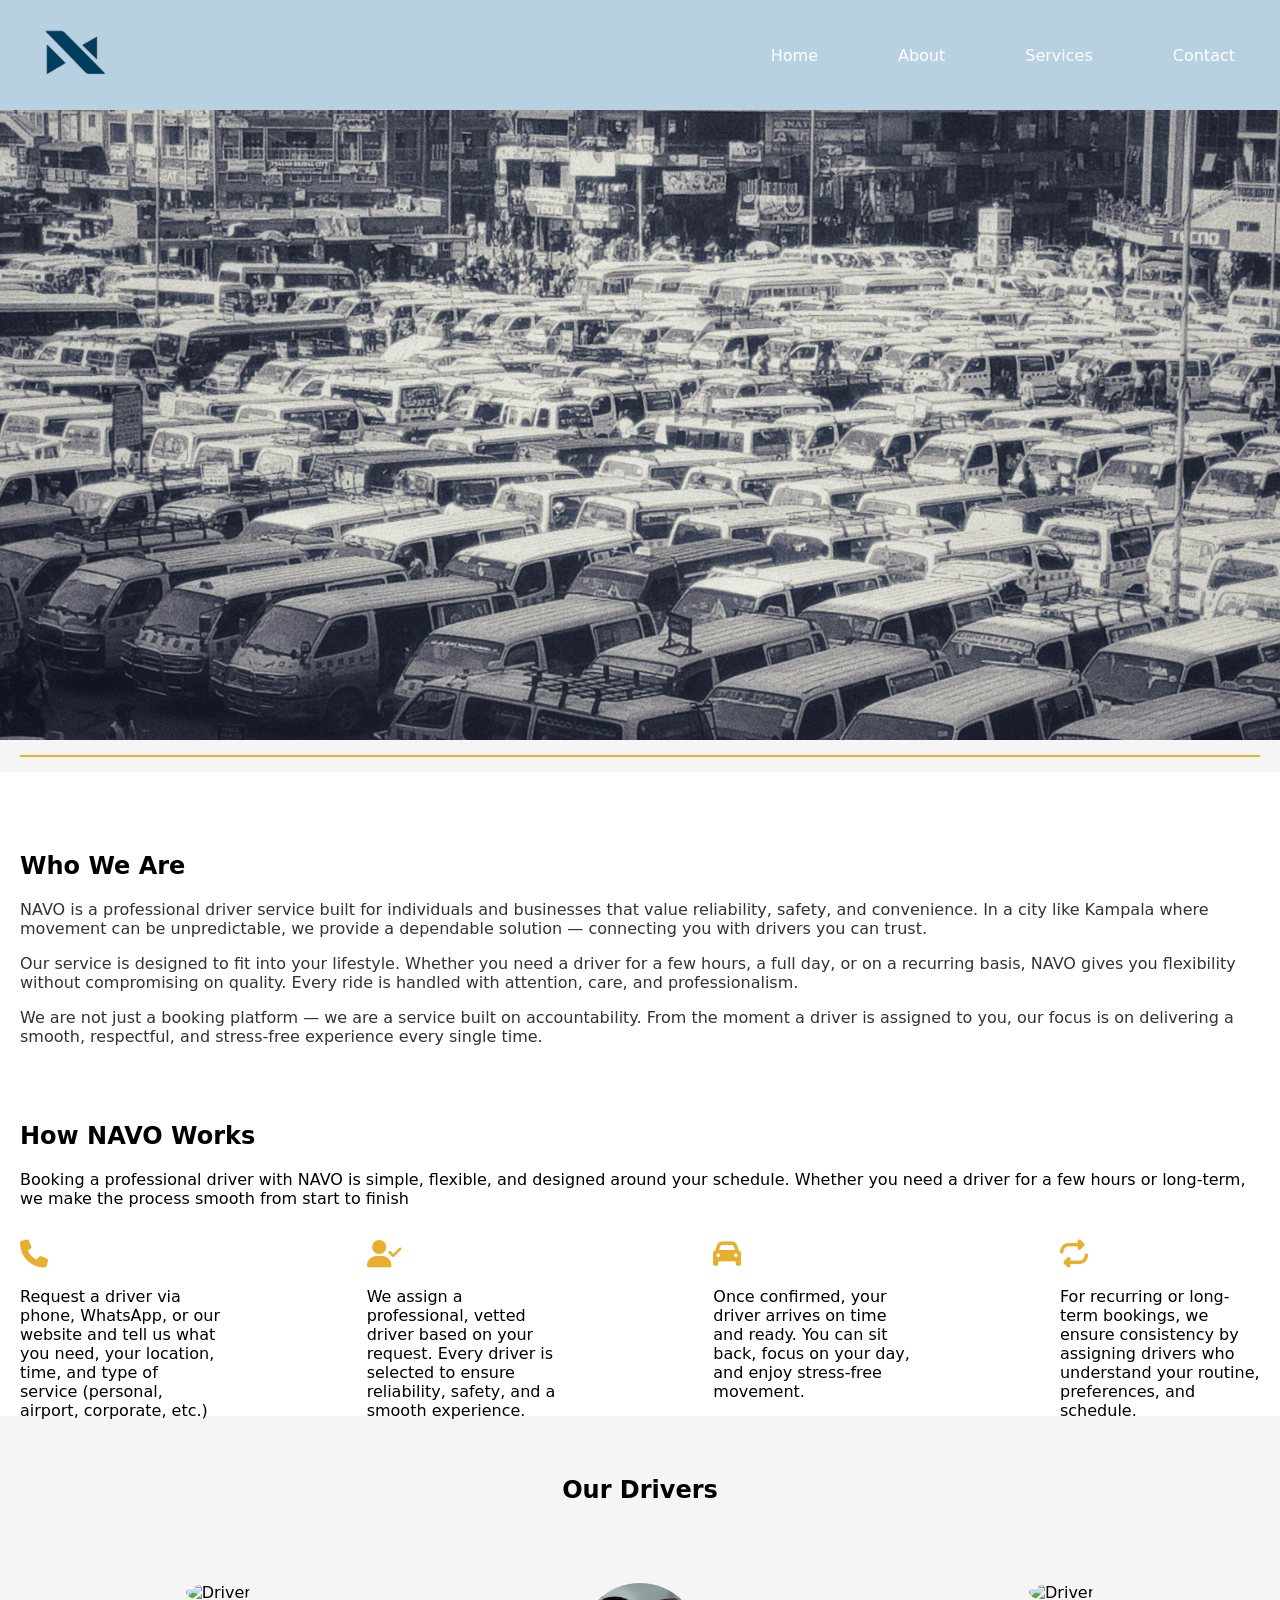
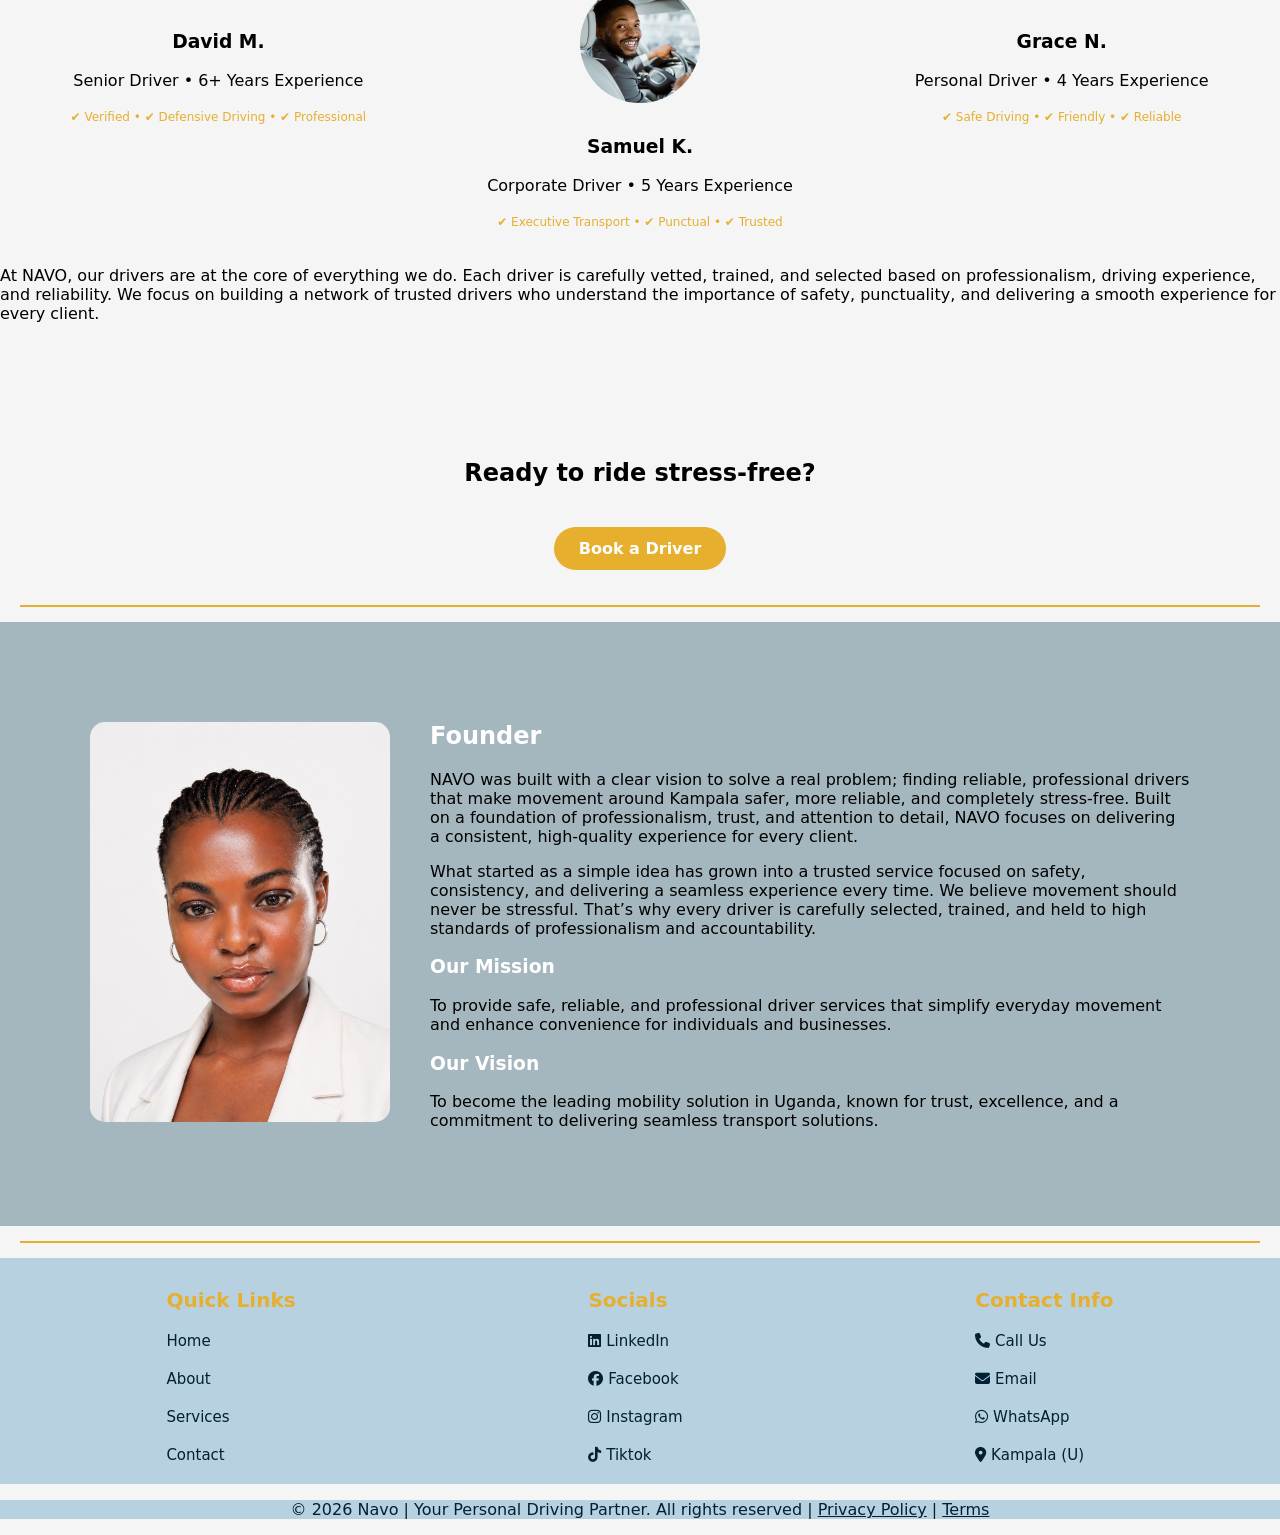
==== about.html @ b7460301 "logo and footer" ====
<!DOCTYPE html>
<html lang="en">

<head>
    <meta charset="UTF-8">
    <meta name="viewport" content="width=device-width, initial-scale=1.0">

    <title>About NAVO | Trusted Drivers in Kampala</title>

    <!-- SEO -->
    <meta name="description"
        content="Learn about NAVO, a trusted driver service in Kampala providing professional, vetted drivers for safe and reliable travel across Uganda.">

    <meta name="keywords"
        content="about NAVO, trusted drivers Kampala, professional drivers Uganda, driver service Kampala">

    <meta name="author" content="NAVO Uganda">

    <meta property="og:title" content="About NAVO | Professional Drivers Kampala">
    <meta property="og:description"
        content="Discover how NAVO connects you with trusted, professional drivers in Kampala.">
    <meta property="og:url" content="https://hadyjer.github.io/Navo/about.html">

    <meta name="twitter:title" content="About NAVO Kampala">
    <meta name="twitter:description" content="Meet the team behind NAVO's trusted driver services in Kampala.">
    <!-- FAVICON -->
    <link rel="icon" href="images/favicon.png">

    <link rel="stylesheet" href="about.css">
    <link href="https://fonts.googleapis.com/css2?family=Poppins:wght@300;400;600&display=swap" rel="stylesheet">
    <link rel="stylesheet" href="https://cdnjs.cloudflare.com/ajax/libs/font-awesome/6.5.0/css/all.min.css">

    <script type="application/ld+json">
{
  "@context": "https://schema.org",
  "@type": "LocalBusiness",
  "name": "NAVO Driver Services",
  "image": "https://hadyjer.github.io/Navo/images/preview.jpg",
  "url": "https://hadyjer.github.io/Navo/",
  "telephone": "+256753492143",
  "address": {
    "@type": "PostalAddress",
    "addressLocality": "Kampala",
    "addressCountry": "UG"
  },
  "areaServed": {
    "@type": "Place",
    "name": "Kampala"
  },
  "serviceType": "Driver and Chauffeur Services",
  "priceRange": "$$",
  "sameAs": [
    "https://linkedin.com/in/nakiddehadijah",
    "https://facebook.com/hadyjer",
    "https://instagram.com/hady_jer",
    "https://tiktok.com/@hady_jer"
  ]
}
</script>
</head>

<body>

    <!-- NAVBAR -->
    <header>
        <div class="logo-text">
            <a href="index.html"><img src="images/navologo.png" alt="Navo" class="logo"></a>
        </div>

        <!-- HAMBURGER -->
        <div class="menu-toggle">
            <span></span>
            <span></span>
            <span></span>
        </div>
        <nav>
            <!-- Menu -->
            <ul class="nav-links">
                <li><a href="index.html">Home</a></li>
                <li><a href="about.html">About</a></li>
                <li><a href="services.html">Services</a></li>
                <li><a href="contact.html">Contact</a></li>
            </ul>
        </nav>
    </header>


    <!-- HERO -->
    <section class="about-hero">

        <div class="hero-container">

            <!-- TEXT -->
            <div class="hero-text fade-in">
                <h1></h1>
            </div>

        </div>

    </section>

    <hr style="border: 1px solid #e6af2e; margin: 15px 20px;">
    <section class="container">
        <section class="about-story fade-in">
            <h2>Who We Are</h2>

            <p>
                NAVO is a professional driver service built for individuals and businesses that value
                reliability, safety, and convenience. In a city like Kampala where movement can be
                unpredictable, we provide a dependable solution — connecting you with drivers you can trust.
            </p>

            <p>
                Our service is designed to fit into your lifestyle. Whether you need a driver for a few hours,
                a full day, or on a recurring basis, NAVO gives you flexibility without compromising on quality.
                Every ride is handled with attention, care, and professionalism.
            </p>

            <p>
                We are not just a booking platform — we are a service built on accountability.
                From the moment a driver is assigned to you, our focus is on delivering a smooth,
                respectful, and stress-free experience every single time.
            </p>
        </section>

        <section class="how-it-works fade-in">

            <h2>How NAVO Works</h2>
            <p>
                Booking a professional driver with NAVO is simple, flexible, and designed around your schedule. Whether
                you need a driver for a few hours or long-term, we make the process smooth from start to finish
            </p>

            <div class="steps">

                <div class="step">
                    <div class="icon">
                        <i class="fas fa-phone"></i>
                    </div>
                    <p>Request a driver via phone, WhatsApp, or our website and tell us what you need, your location,
                        time, and type of service (personal, airport, corporate, etc.)
                    </p>
                </div>

                <div class="step">
                    <div class="icon">
                        <i class="fas fa-user-check"></i>
                    </div>
                    <p>We assign a professional, vetted driver based on your request. Every driver is selected to ensure
                        reliability, safety, and a smooth experience.
                    </p>
                </div>

                <div class="step">
                    <div class="icon">
                        <i class="fas fa-car"></i>
                    </div>
                    <p>Once confirmed, your driver arrives on time and ready. You can sit back, focus on your day, and
                        enjoy stress-free movement.
                    </p>
                </div>

                <div class="step">
                    <div class="icon">
                        <i class="fas fa-repeat"></i>
                    </div>
                    <p>For recurring or long-term bookings, we ensure consistency by assigning drivers who understand
                        your routine, preferences, and schedule.
                    </p>
                </div>
            </div>

        </section>
    </section>



    <!-- DRIVER HIGHLIGHT -->
    <section class="driver-highlight">

        <h2 class="fade-in">Our Drivers</h2>

        <div class="driver-grid">

            <div class="driver-card fade-in">
                <img src="images/driver (5).jpg" alt="Driver">
                <h3>David M.</h3>
                <p>Senior Driver • 6+ Years Experience</p>
                <span>✔ Verified • ✔ Defensive Driving • ✔ Professional</span>
            </div>

            <div class="driver-card fade-in">
                <img src="images/driver.avif" alt="Driver">
                <h3>Samuel K.</h3>
                <p>Corporate Driver • 5 Years Experience</p>
                <span>✔ Executive Transport • ✔ Punctual • ✔ Trusted</span>
            </div>

            <div class="driver-card fade-in">
                <img src="images/driver (2).jpg" alt="Driver">
                <h3>Grace N.</h3>
                <p>Personal Driver • 4 Years Experience</p>
                <span>✔ Safe Driving • ✔ Friendly • ✔ Reliable</span>
            </div>

        </div>

        <p style="text-align: left;">
            At NAVO, our drivers are at the core of everything we do. Each driver is carefully vetted, trained, and
            selected based on professionalism, driving experience, and reliability.
            We focus on building a network of trusted drivers who understand the importance of safety, punctuality, and
            delivering a smooth experience for every client.
        </p>

    </section>

    <!-- CTA -->
    <section class="about-cta fade-in">
        <h2>Ready to ride stress-free?</h2>
        <a href="contact.html">Book a Driver</a>
    </section>


    <hr style="border: 1px solid #e6af2e; margin: 15px 20px;">

    <!-- ================= FOUNDER ================= -->

    <section class="founder-section">

        <div class="founder-container">

            <div class="founder-image">
                <img src="images/founder (1).png" alt="Founder">
            </div>


            <div class="founder-text">
                <h2>Founder</h2>

                <p style="color: black;">
                    NAVO was built with a clear vision to solve a real problem; finding reliable, professional drivers
                    that make movement around Kampala
                    safer, more reliable, and completely stress-free. Built on a foundation
                    of professionalism, trust, and attention to detail, NAVO focuses on
                    delivering a consistent, high-quality experience for every client.
                </p>

                <p style="color: black;">
                    What started as a simple idea has grown into a trusted service focused on safety, consistency,
                    and delivering a seamless experience every time.
                    We believe movement should never be stressful. That’s why every driver is carefully selected,
                    trained, and held to high standards of professionalism and accountability.
                </p>

                <h3>Our Mission</h3>
                <p style="color: black;">
                    To provide safe, reliable, and professional driver services that simplify
                    everyday movement and enhance convenience for individuals and businesses.
                </p>

                <h3>Our Vision</h3>
                <p style="color: black;">
                    To become the leading mobility solution in Uganda, known for trust,
                    excellence, and a commitment to delivering seamless transport solutions.
                </p>

            </div>
        </div>
    </section>

    <hr style="border: 1px solid #e6af2e; margin: 15px 20px;">

    <footer class="footer">

        <div class="footer-info">
            <b style="color: #e6af2e;">Quick Links</b>
            <a href="index.html">Home</a>
            <a href="about.html">About</a>
            <a href="services.html">Services</a>
            <a href="contact.html">Contact</a>
        </div>

        <div class="footer-info">
            <b style="color: #e6af2e;">Socials</b>
            <a href="https://linkedin.com/in/nakiddehadijah" target="_blank"><i class="fab fa-linkedin"></i>
                LinkedIn</a>
            <a href="https://facebook.com/hadyjer" target="_blank"><i class="fa-brands fa-facebook"></i> Facebook</a>
            <a href="https://instagram.com/hady_jer" target="_blank"><i class="fab fa-instagram"></i> Instagram</a>
            <a href="https://tiktok.com/@hady_jer" target="_blank"><i class="fab fa-tiktok"></i> Tiktok</a>
        </div>

        <div class="footer-info">
            <b style="color: #e6af2e;">Contact Info</b>
            <a href="tel:+256753492143" target="_blank" class="phone"><i class="fas fa-phone"></i> Call Us</a>
            <a href="mailto:nakiddehadijah345@gmail.com" target="_blank" class="email"><i class="fas fa-envelope"></i>
                Email</a>
            <a href="https://wa.me/256753492143" target="_blank" class="whatsapp"><i class="fab fa-whatsapp"></i>
                WhatsApp</a>
            <a href="https://www.google.com/maps?q=Kampala+Uganda" target="_blank"><i
                    class="fa-solid fa-location-dot"></i> Kampala (U)</a>
        </div>

    </footer>

    <div class="note">
        <p style="text-align: center;">© 2026 Navo | Your Personal Driving Partner. All rights reserved |
            <a href="#">Privacy Policy</a> |
            <a href="#">Terms</a>
        </p>
    </div>





    <script src="about.js">
        // FADE IN ON SCROLL
        const elements = document.querySelectorAll(".fade-in");

        const observer = new IntersectionObserver(entries => {
            entries.forEach(entry => {
                if (entry.isIntersecting) {
                    entry.target.classList.add("show");
                }
            });
        });

        elements.forEach(el => observer.observe(el));

    </script>


    <script>
        document.addEventListener("DOMContentLoaded", function () {
            const menuToggle = document.querySelector(".menu-toggle");
            const navLinks = document.querySelector(".nav-links");

            menuToggle.addEventListener("click", () => {
                navLinks.classList.toggle("active");
            });
        });
    </script>

</body>

</html>
---- about.css ----
body {
     margin: 0;
     font-family: system-ui, sans-serif;
     background-color: whitesmoke;
     color: black;
 }

/* NAV */
header {
     background: #b8d1e1;
     color: white;
     padding: 5px 20px;
     display: flex;
     justify-content: space-between;
     align-items: center;
 }

 header h2 {
     margin: 0;
 }

 .nav-links {
     gap: 30px;
     list-style: none;
 }

 .nav-links a {
     color: white;
     text-decoration: none;
     font-weight: 500;
 }

 /* Hide Hamburger on desktop */
 .menu-toggle {
     display: none;
     flex-direction: column;
     cursor: pointer;
     margin-left: auto;
 }

 .menu-toggle span {
     height: 3px;
     width: 25px;
     background: #022033;
     margin: 4px 0;
     display: block;
 }

 nav ul {
     display: flex;
     gap: 80px;
 }

 nav a {
     color: white;
     text-decoration: none;
     margin: 15px;
     font-weight: bold;
 }

 nav a:hover {
     color: #e6af2e;
 }

/* Logo size */
 .logo {
     height: 100px;
     width: 100px;
     vertical-align: middle;
     object-fit: cover;
     object-position: top;
 }

 /* Logo responsiveness */
 .logo:hover {
     opacity: 0.8;
     cursor: pointer;
 }

 ul {
     list-style: none;
     padding: 0;
 }

 ul li {
     padding: 8px 10px;
     text-align: left;
 }

/* HERO */
.about-hero {
    min-height: 70vh;
    display: flex;
    align-items: center;
    justify-content: center;

    background: url(images/kampala\ \(3\).jpg);
    background-position: center;
     background-size: cover;
     background-repeat: no-repeat;
    background-size: 100%;
    animation: gradientMove 10s ease infinite;
}

.hero-container {
    display: flex;
    align-items: center;
    justify-content: space-between;
    gap: 40px;
    padding: 0 60px;
    width: 100%;
    max-width: 1100px;
}



/* TEXT */
.hero-text h1 {
    font-size: 3rem;
}

.hero-text p {
    opacity: 0.7;
    margin-top: 10px;
    color: white;
}



/* STORY */
.container{
    background-color: #ffffff;
}
.about-story {
    padding: 20px 20px;
    max-width: 1500px;
    margin: auto;
    text-align: left;
}

.about-story p {
    opacity: 0.8;
    margin-top: 15px;
}

/* How it works */
.how-it-works {
    padding: 20px 20px;
    text-align: left;
}

.steps {
    display: flex;
    justify-content: space-between;
    gap: 30px;
    margin-top: 30px;
    flex-wrap: wrap;
}

.step {
    max-width: 200px;
}


.step .icon{
    font-size: 28px;
    color: #e6af2e;
    margin-bottom: 10px;
    transition: 0.3s ease;
}

.step:hover .icon{
    transform: translate(10px);
    color: #a4b7be;
}

/* DRIVER */
.driver-highlight{
    text-align: center;
}

.driver-grid {
    display: grid;
    grid-template-columns: repeat(3, 1fr);
    gap: 25px;
    padding: 40px 20px;
}

.driver-card {
    text-align: center;
    padding: 20px;
    transition: 0.3s;
}

.driver-card:hover {
    transform: translateY(-8px);
}

.driver-card img {
    width: 120px;
    height: 120px;
    border-radius: 50%;
    object-fit: cover;
    margin-bottom: 10px;
}

.driver-card span {
    font-size: 12px;
    color: #e6af2e;
}

/* CTA */
.about-cta {
    text-align: center;
    padding: 60px 20px;
}

.about-cta a {
    display: inline-block;
    margin-top: 20px;
    padding: 12px 25px;
    background: #e6af2e;
    color: white;
    font-weight: bold;
    text-decoration: none;
    border-radius: 25px;
}

.about-cta a:hover{
    background-color: #a4b7be;
}
/* FADE IN */
.fade-in {
   
    transform: translateY(40px);
    transition: all 0.8s ease;
}

.fade-in.show {
    opacity: 1;
    transform: translateY(0);
}


/* FOUNDER */
.founder-section {
  padding: 80px 20px;
  background: #a4b7be;
  color: white;
}

.founder-container {
  display: flex;
  gap: 40px;
  align-items: center;
  max-width: 1100px;
  margin: auto;
}

.founder-image img {
  width: 300px;
  border-radius: 15px;
}


 /* footer tag */
 footer {
     background-color: #b8d1e1;
     padding: 20px;
     display: flex;
     justify-content: space-around;
 }


 .footer-info {
     margin-top: 10px;
     display: flex;
     flex-direction: column;
     justify-content: center;
     gap: 20px;
     flex-wrap: wrap;
     font-size: 20px;
 }



 .footer-info a {
     transition: 0.3s ease;
     text-decoration: none;
     color: #022033;
     font-size: 15px;
 }

 .footer-info a:hover {
     color: #e6af2e;
 }

 .note {
     background-color: #b8d1e1;
     color: #022033;
 }

 a {
     color: #022033;
 }


/* MOBILE */
@media(max-width: 768px){
     header {
         justify-content: space-between;
     }

    
    .stats {
        flex-direction: column;
        gap: 20px;
        text-align: center;
    }

    .driver-highlight {
        flex-direction: column;
    }
    .driver-grid {
        grid-template-columns: 1fr;
    }
    .hero-container {
        flex-direction: column;
        text-align: center;
        padding: 40px 20px;
    }

    .hero-illustration img {
        width: 250px;
    }

    .footer-info {
         flex-direction: column;
         align-items: center;
         gap: 15px;
         font-size: 18px;
         margin: 5px 0;
     }

     footer {
         text-align: center;
     }

     /* Show Hamburger */
     .menu-toggle {
         display: flex;
     }


     /* Hide menu by default */
     .nav-links {
         position: absolute;
         top: 70px;
         right: 0;
         width: 100%;
         background: #0c1b1f;

         flex-direction: column;
         align-items: center;

         max-height: 0;
         overflow: hidden;

         transition: 0.3s;
     }

     /* Show when active */
     .nav-links.active {
         max-height: 300px;
         padding: 20px 0;
         display: flex;
     }

     .nav-links li {
         margin: 10px 0;
     }

      .founder-container {
    flex-direction: column;
    text-align: center;
  }
}
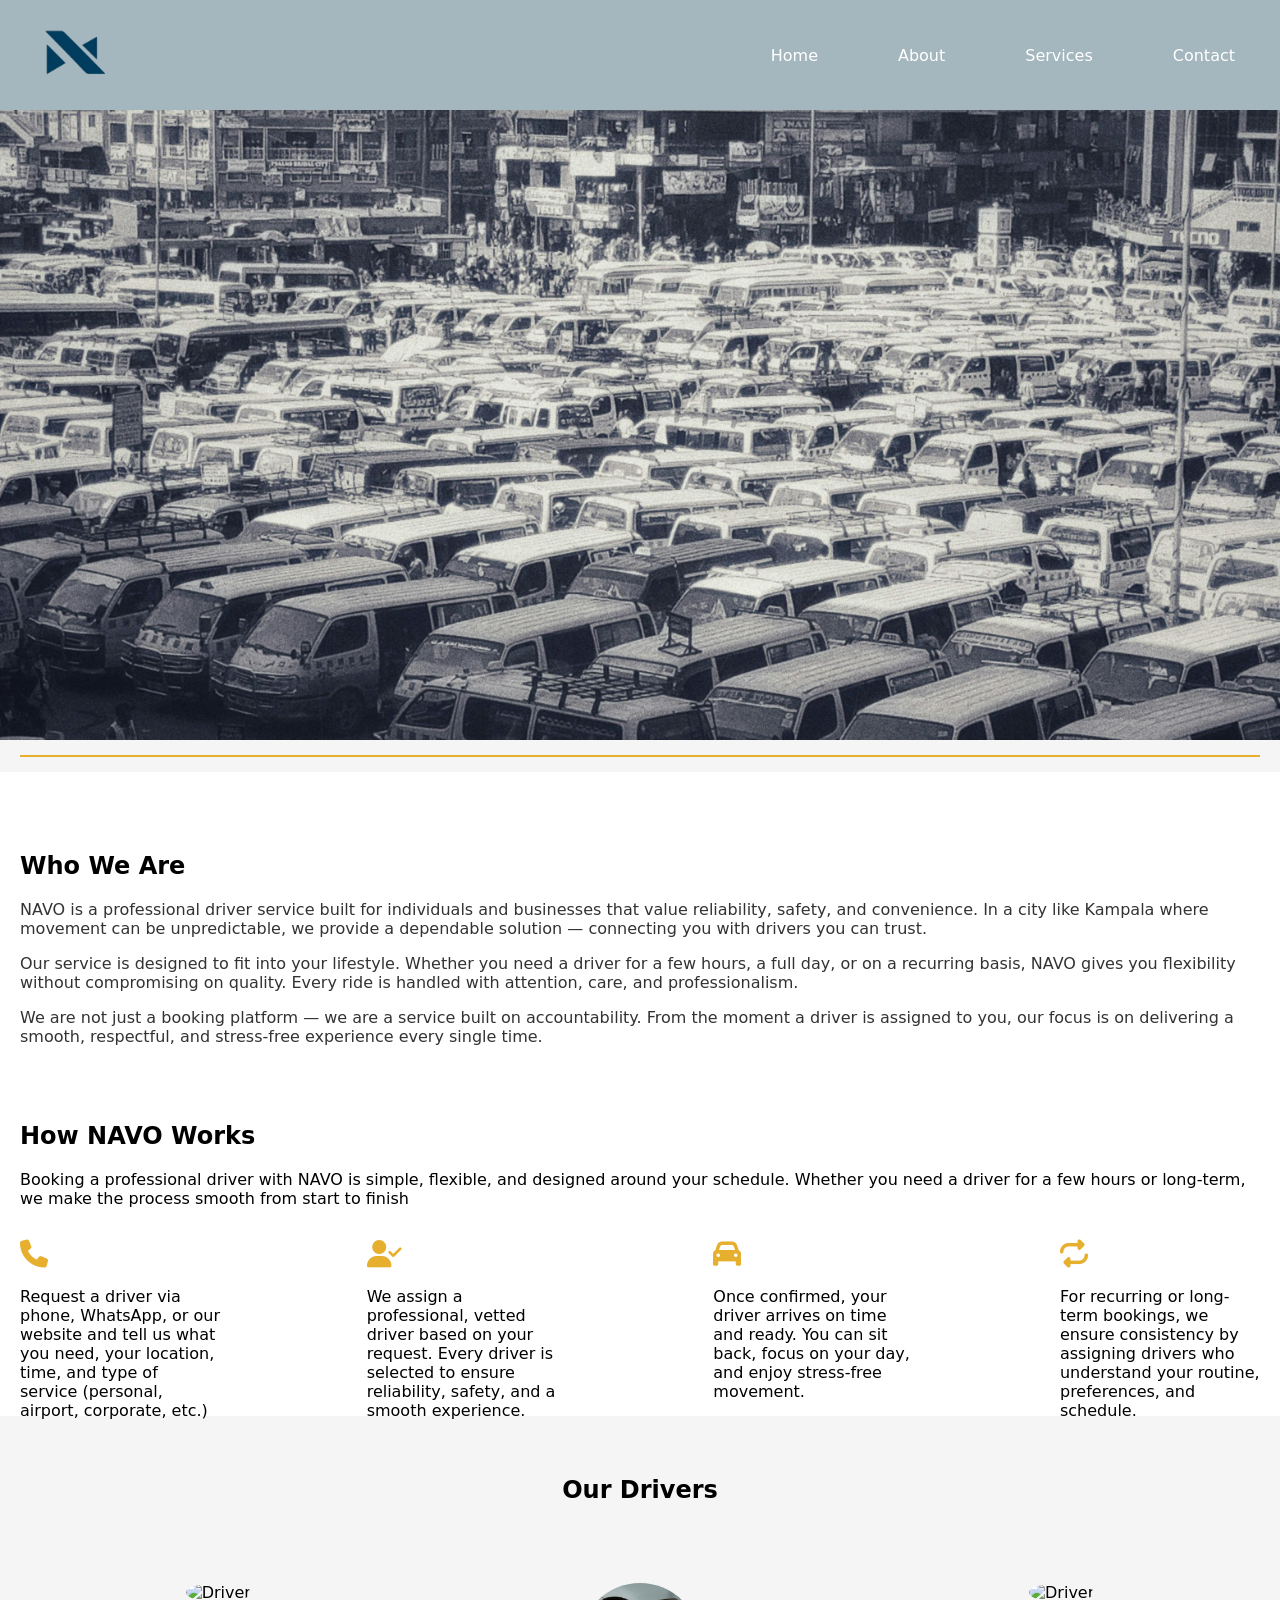
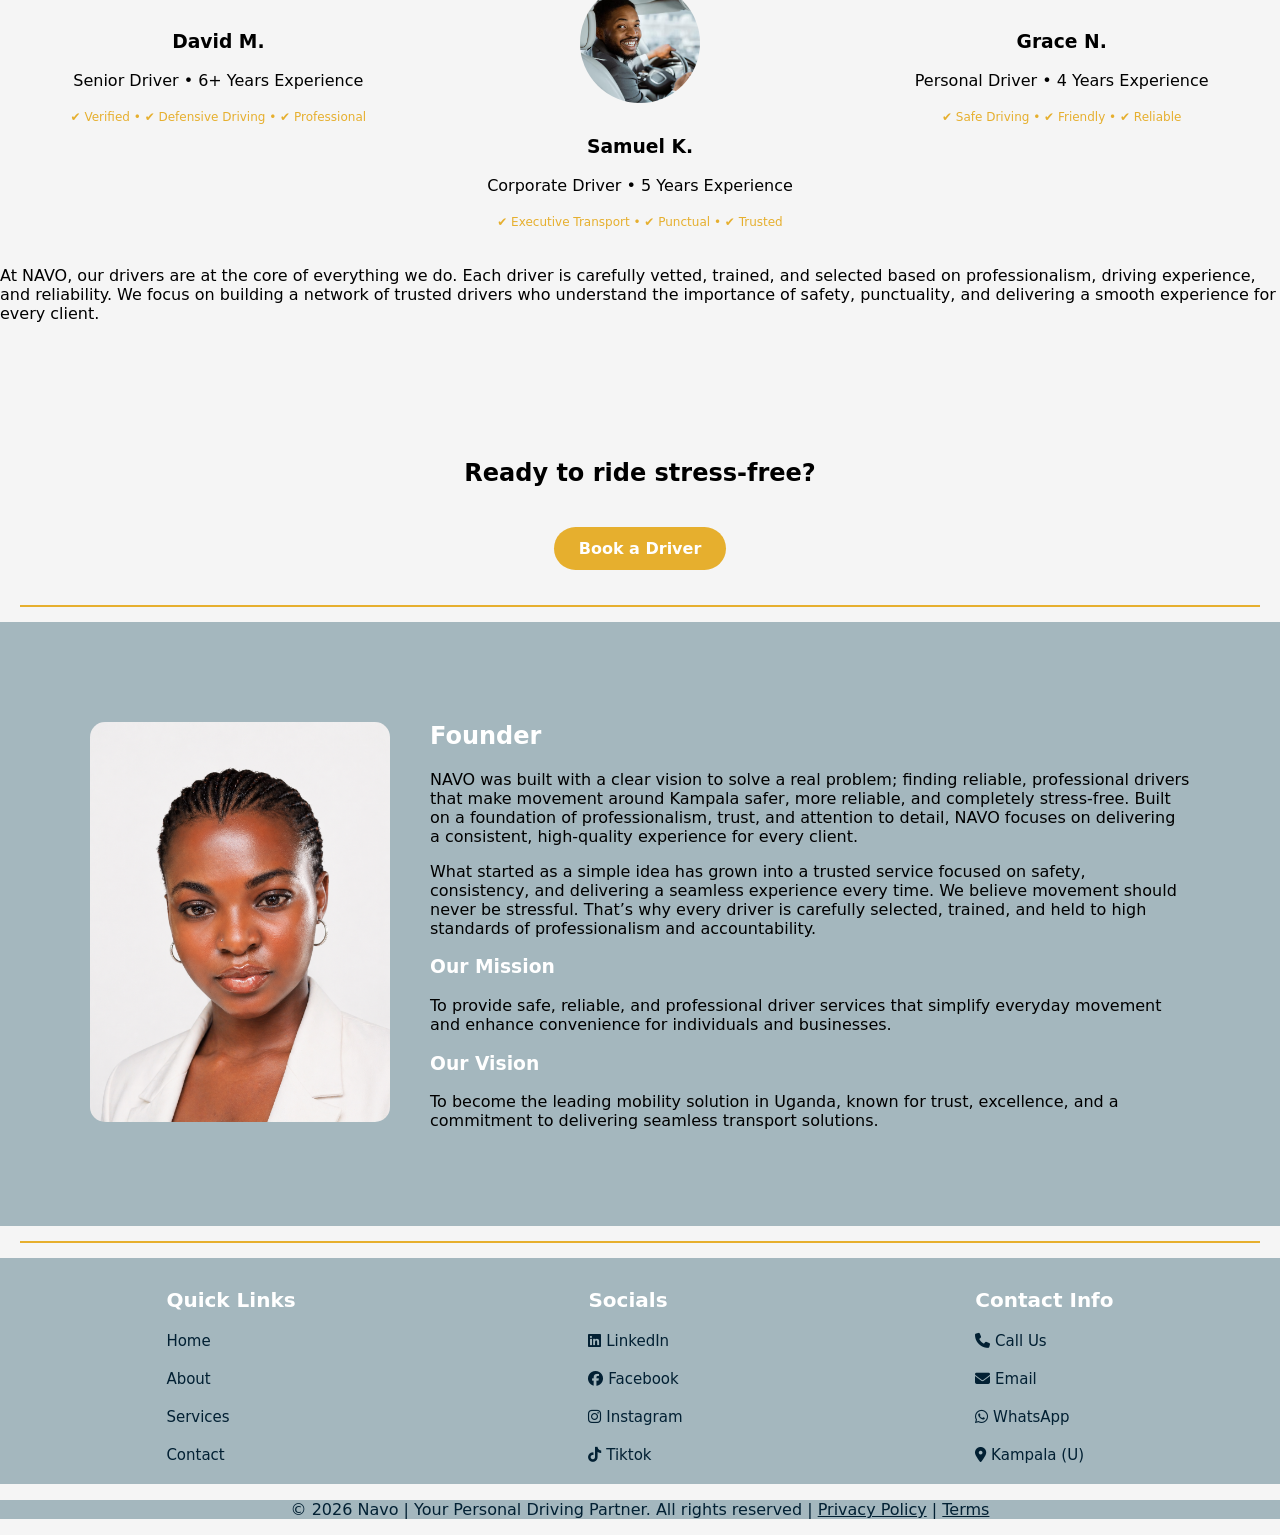
==== commit 89e62abf: "forms" ====
--- a/about.html
+++ b/about.html
@@ -273,7 +273,7 @@
     <footer class="footer">
 
         <div class="footer-info">
-            <b style="color: #e6af2e;">Quick Links</b>
+            <b style="color: white;">Quick Links</b>
             <a href="index.html">Home</a>
             <a href="about.html">About</a>
             <a href="services.html">Services</a>
@@ -281,7 +281,7 @@
         </div>
 
         <div class="footer-info">
-            <b style="color: #e6af2e;">Socials</b>
+            <b style="color: white;">Socials</b>
             <a href="https://linkedin.com/in/nakiddehadijah" target="_blank"><i class="fab fa-linkedin"></i>
                 LinkedIn</a>
             <a href="https://facebook.com/hadyjer" target="_blank"><i class="fa-brands fa-facebook"></i> Facebook</a>
@@ -290,7 +290,7 @@
         </div>
 
         <div class="footer-info">
-            <b style="color: #e6af2e;">Contact Info</b>
+            <b style="color: white;">Contact Info</b>
             <a href="tel:+256753492143" target="_blank" class="phone"><i class="fas fa-phone"></i> Call Us</a>
             <a href="mailto:nakiddehadijah345@gmail.com" target="_blank" class="email"><i class="fas fa-envelope"></i>
                 Email</a>
--- a/about.css
+++ b/about.css
@@ -7,7 +7,7 @@
 
 /* NAV */
 header {
-     background: #b8d1e1;
+     background: #a4b7be;
      color: white;
      padding: 5px 20px;
      display: flex;
@@ -265,7 +265,7 @@
 
  /* footer tag */
  footer {
-     background-color: #b8d1e1;
+     background-color: #a4b7be;
      padding: 20px;
      display: flex;
      justify-content: space-around;
@@ -292,11 +292,11 @@
  }
 
  .footer-info a:hover {
-     color: #e6af2e;
+     color: white;
  }
 
  .note {
-     background-color: #b8d1e1;
+     background-color: #a4b7be;
      color: #022033;
  }
 
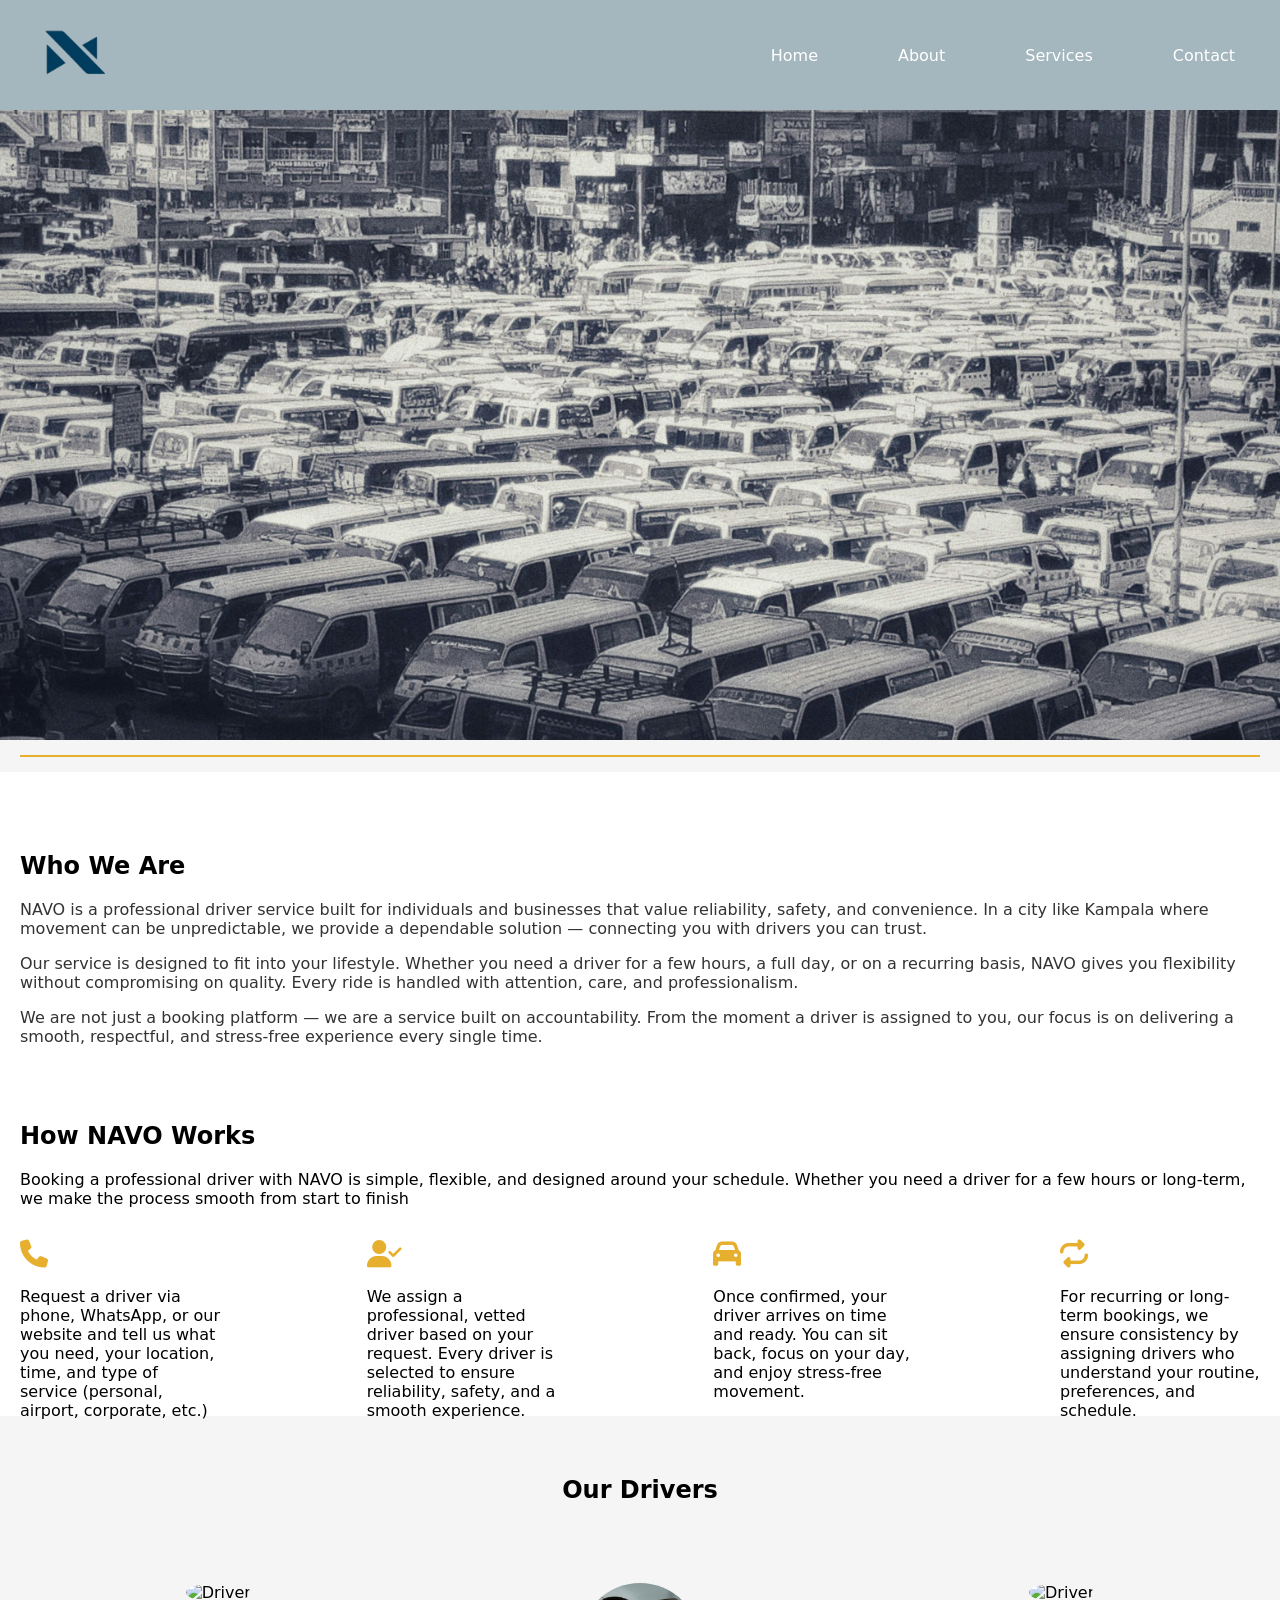
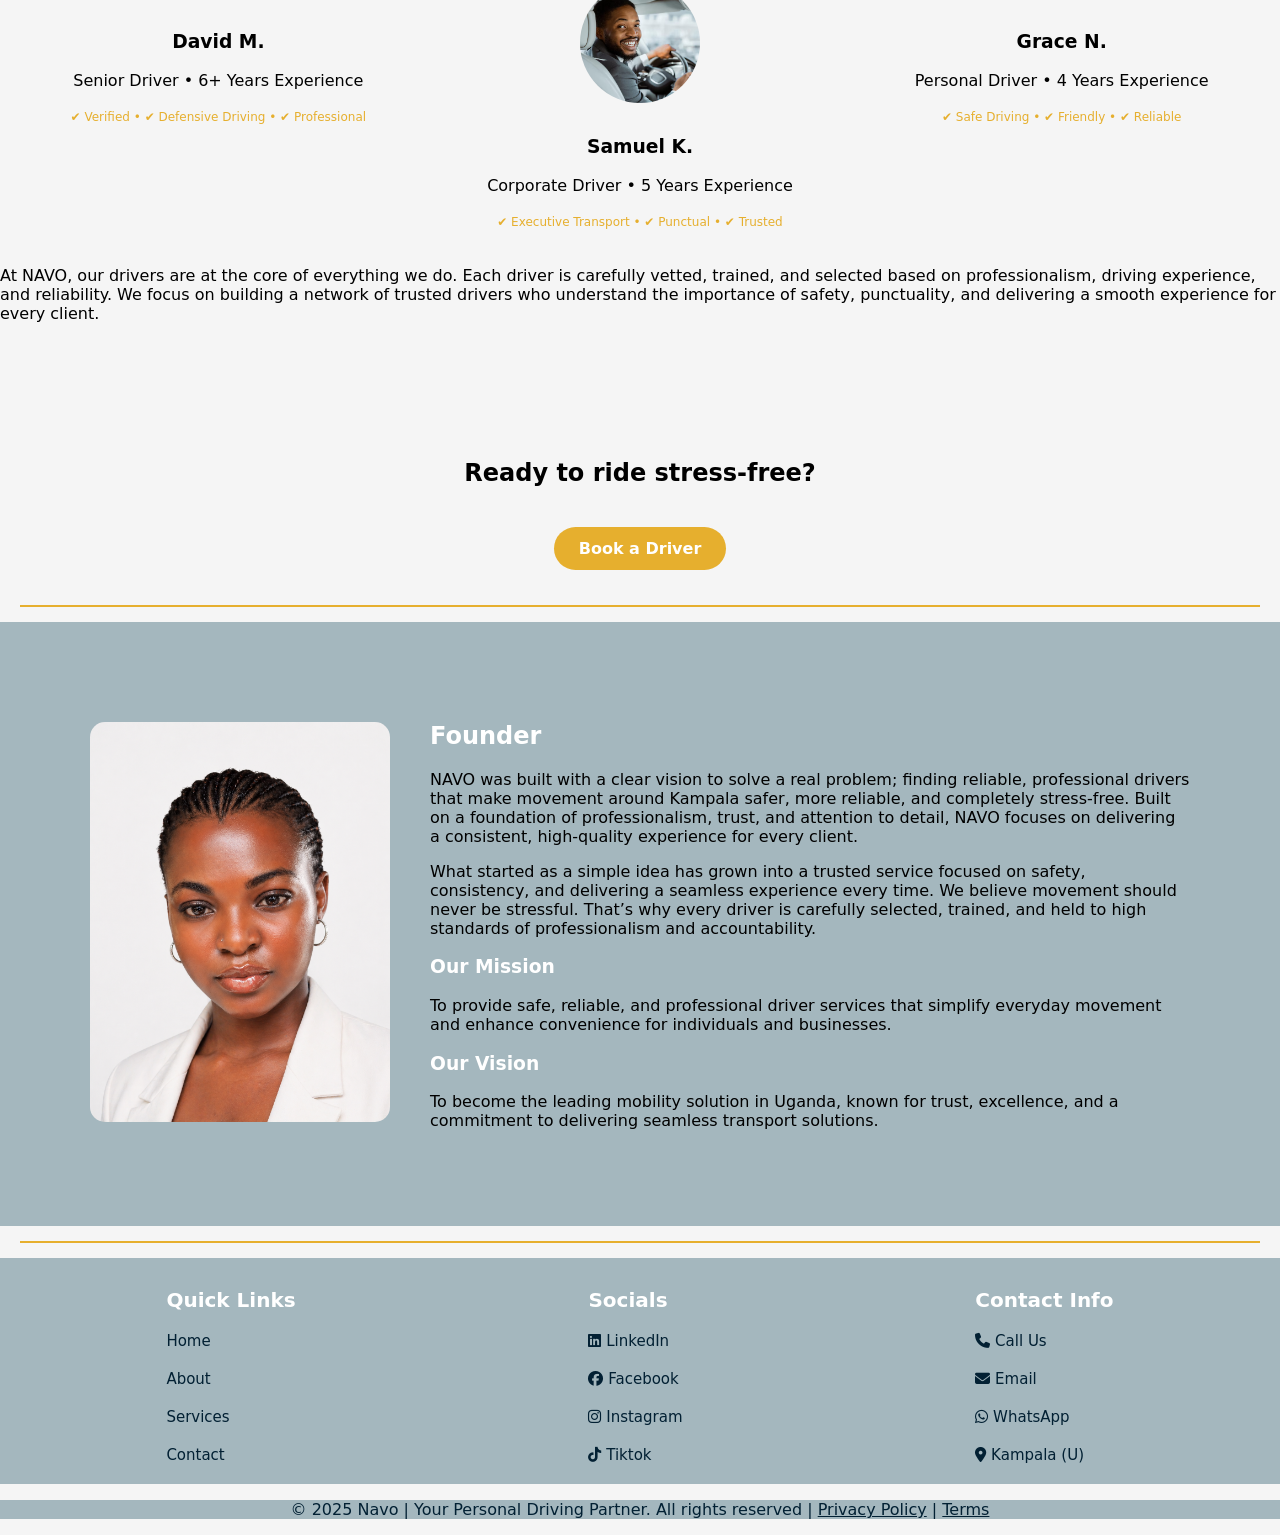
==== commit 3191f271: "note" ====
--- a/about.html
+++ b/about.html
@@ -303,7 +303,7 @@
     </footer>
 
     <div class="note">
-        <p style="text-align: center;">© 2026 Navo | Your Personal Driving Partner. All rights reserved |
+        <p style="text-align: center;">© 2025 Navo | Your Personal Driving Partner. All rights reserved |
             <a href="#">Privacy Policy</a> |
             <a href="#">Terms</a>
         </p>
--- a/about.css
+++ b/about.css
@@ -358,7 +358,7 @@
          top: 70px;
          right: 0;
          width: 100%;
-         background: #0c1b1f;
+         background: #022033;
 
          flex-direction: column;
          align-items: center;
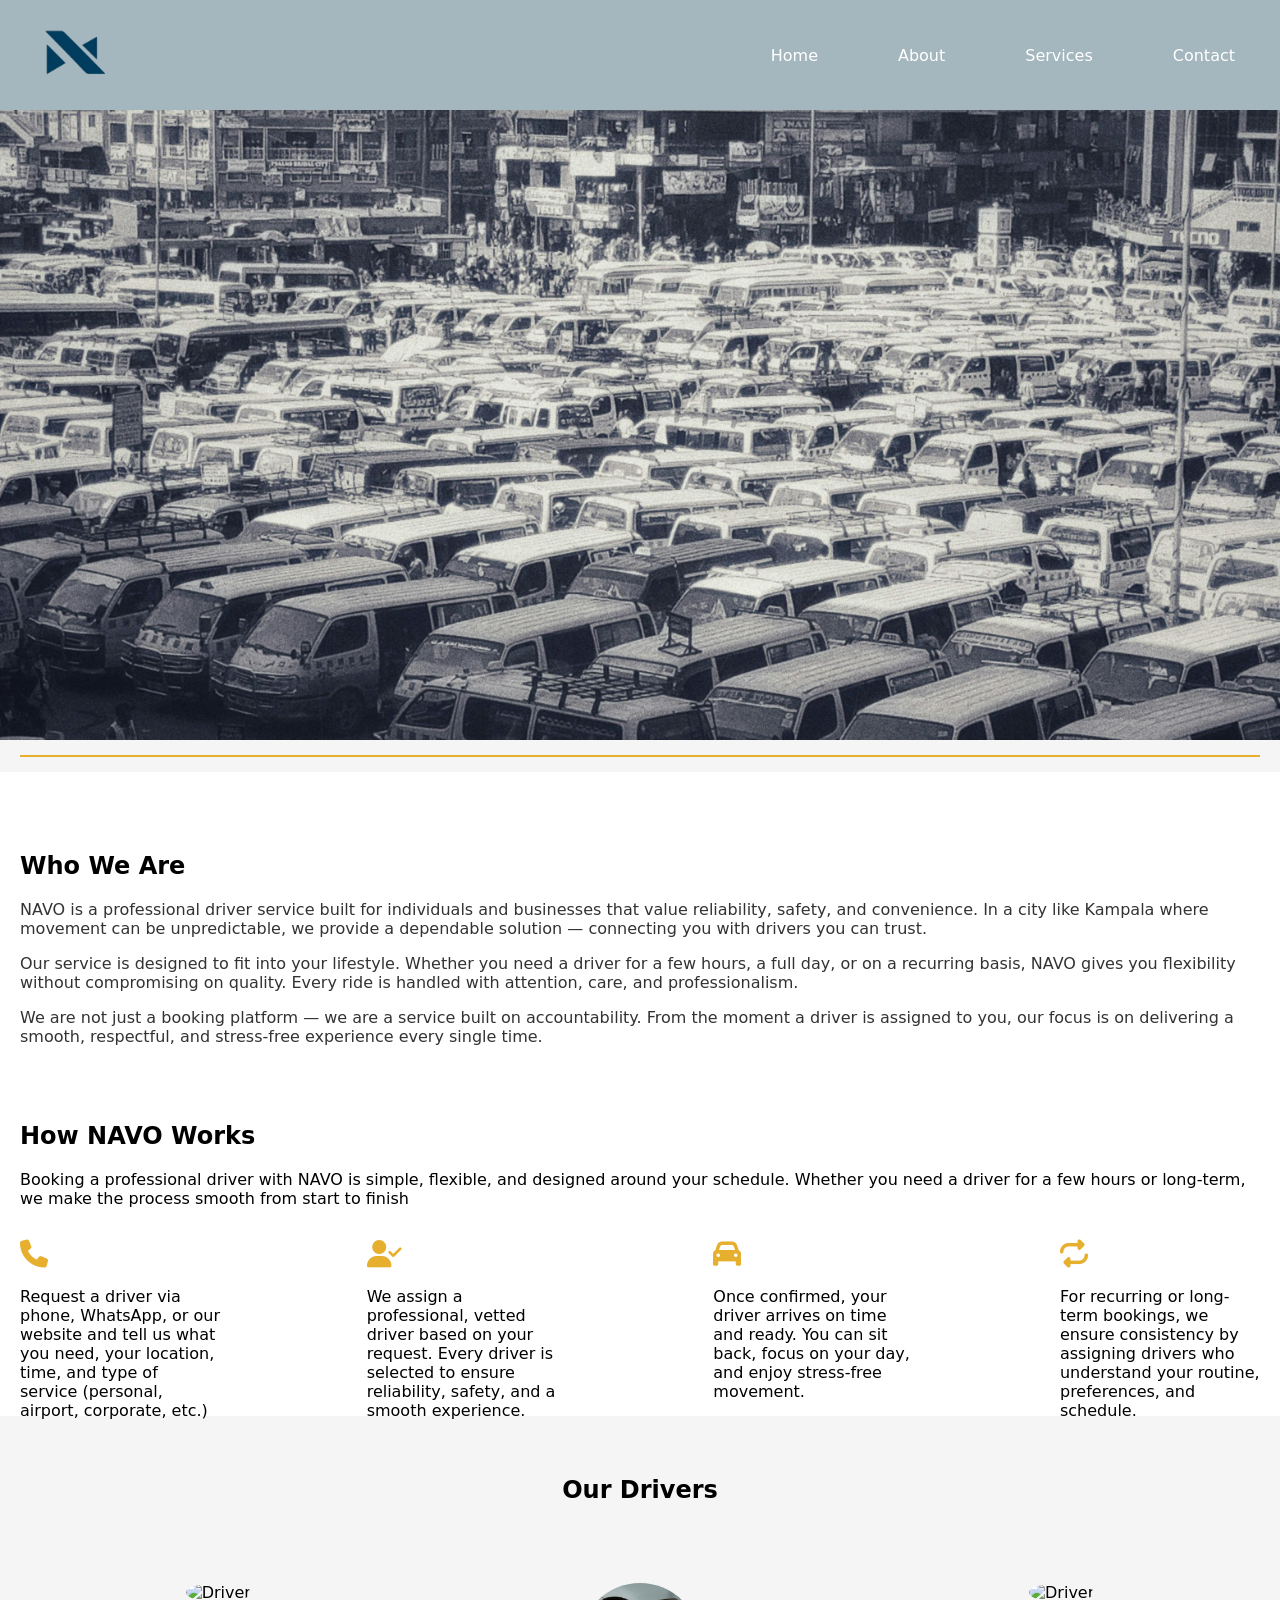
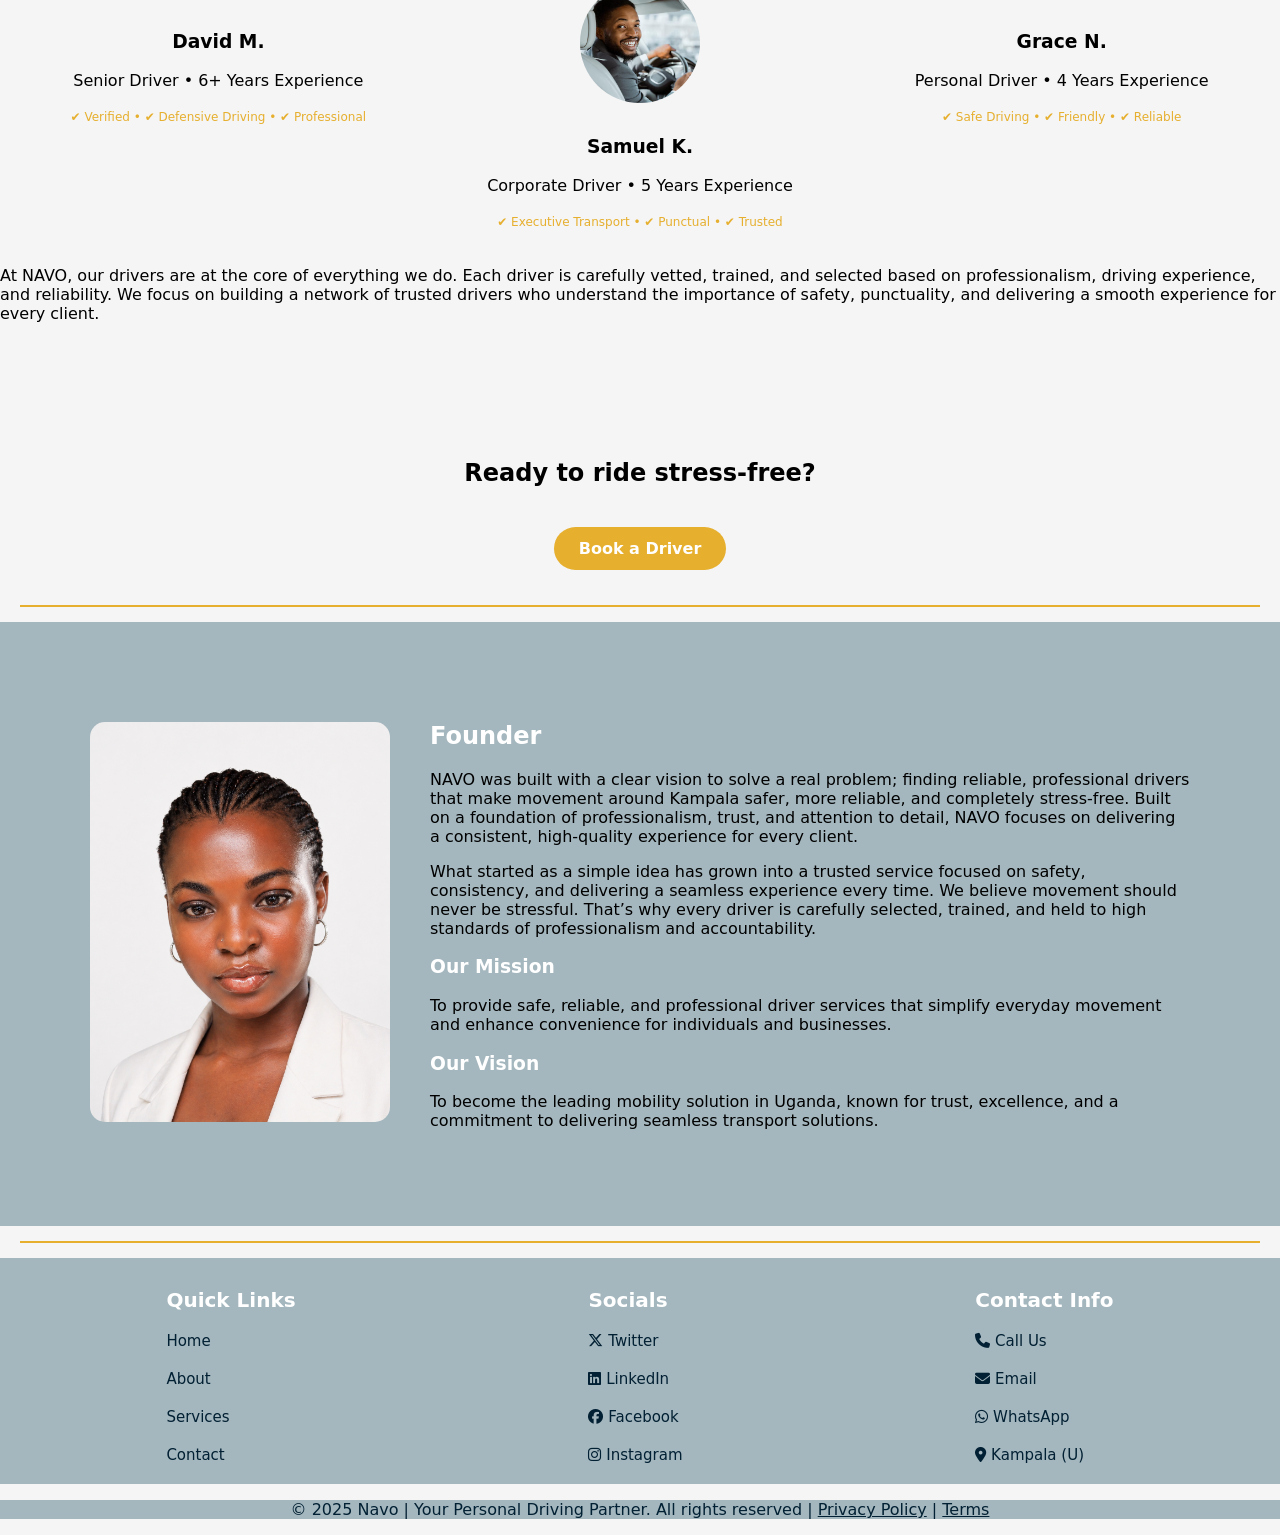
==== commit d2da25d1: "socials" ====
--- a/about.html
+++ b/about.html
@@ -282,17 +282,17 @@
 
         <div class="footer-info">
             <b style="color: white;">Socials</b>
-            <a href="https://linkedin.com/in/nakiddehadijah" target="_blank"><i class="fab fa-linkedin"></i>
+            <a href="https://x.com/navoug" target="_blank"><i class="fa-brands fa-x-twitter"></i> Twitter</a>
+            <a href="https://linkedin.com/company/navo-ug/" target="_blank"><i class="fab fa-linkedin"></i>
                 LinkedIn</a>
-            <a href="https://facebook.com/hadyjer" target="_blank"><i class="fa-brands fa-facebook"></i> Facebook</a>
-            <a href="https://instagram.com/hady_jer" target="_blank"><i class="fab fa-instagram"></i> Instagram</a>
-            <a href="https://tiktok.com/@hady_jer" target="_blank"><i class="fab fa-tiktok"></i> Tiktok</a>
+            <a href="https://facebook.com/share/1CUoRBxykX/" target="_blank"><i class="fa-brands fa-facebook"></i> Facebook</a>
+            <a href="https://instagram.com/navo.ug" target="_blank"><i class="fab fa-instagram"></i> Instagram</a>
         </div>
 
         <div class="footer-info">
             <b style="color: white;">Contact Info</b>
             <a href="tel:+256753492143" target="_blank" class="phone"><i class="fas fa-phone"></i> Call Us</a>
-            <a href="mailto:nakiddehadijah345@gmail.com" target="_blank" class="email"><i class="fas fa-envelope"></i>
+            <a href="mailto:navoug@outlook.com" target="_blank" class="email"><i class="fas fa-envelope"></i>
                 Email</a>
             <a href="https://wa.me/256753492143" target="_blank" class="whatsapp"><i class="fab fa-whatsapp"></i>
                 WhatsApp</a>
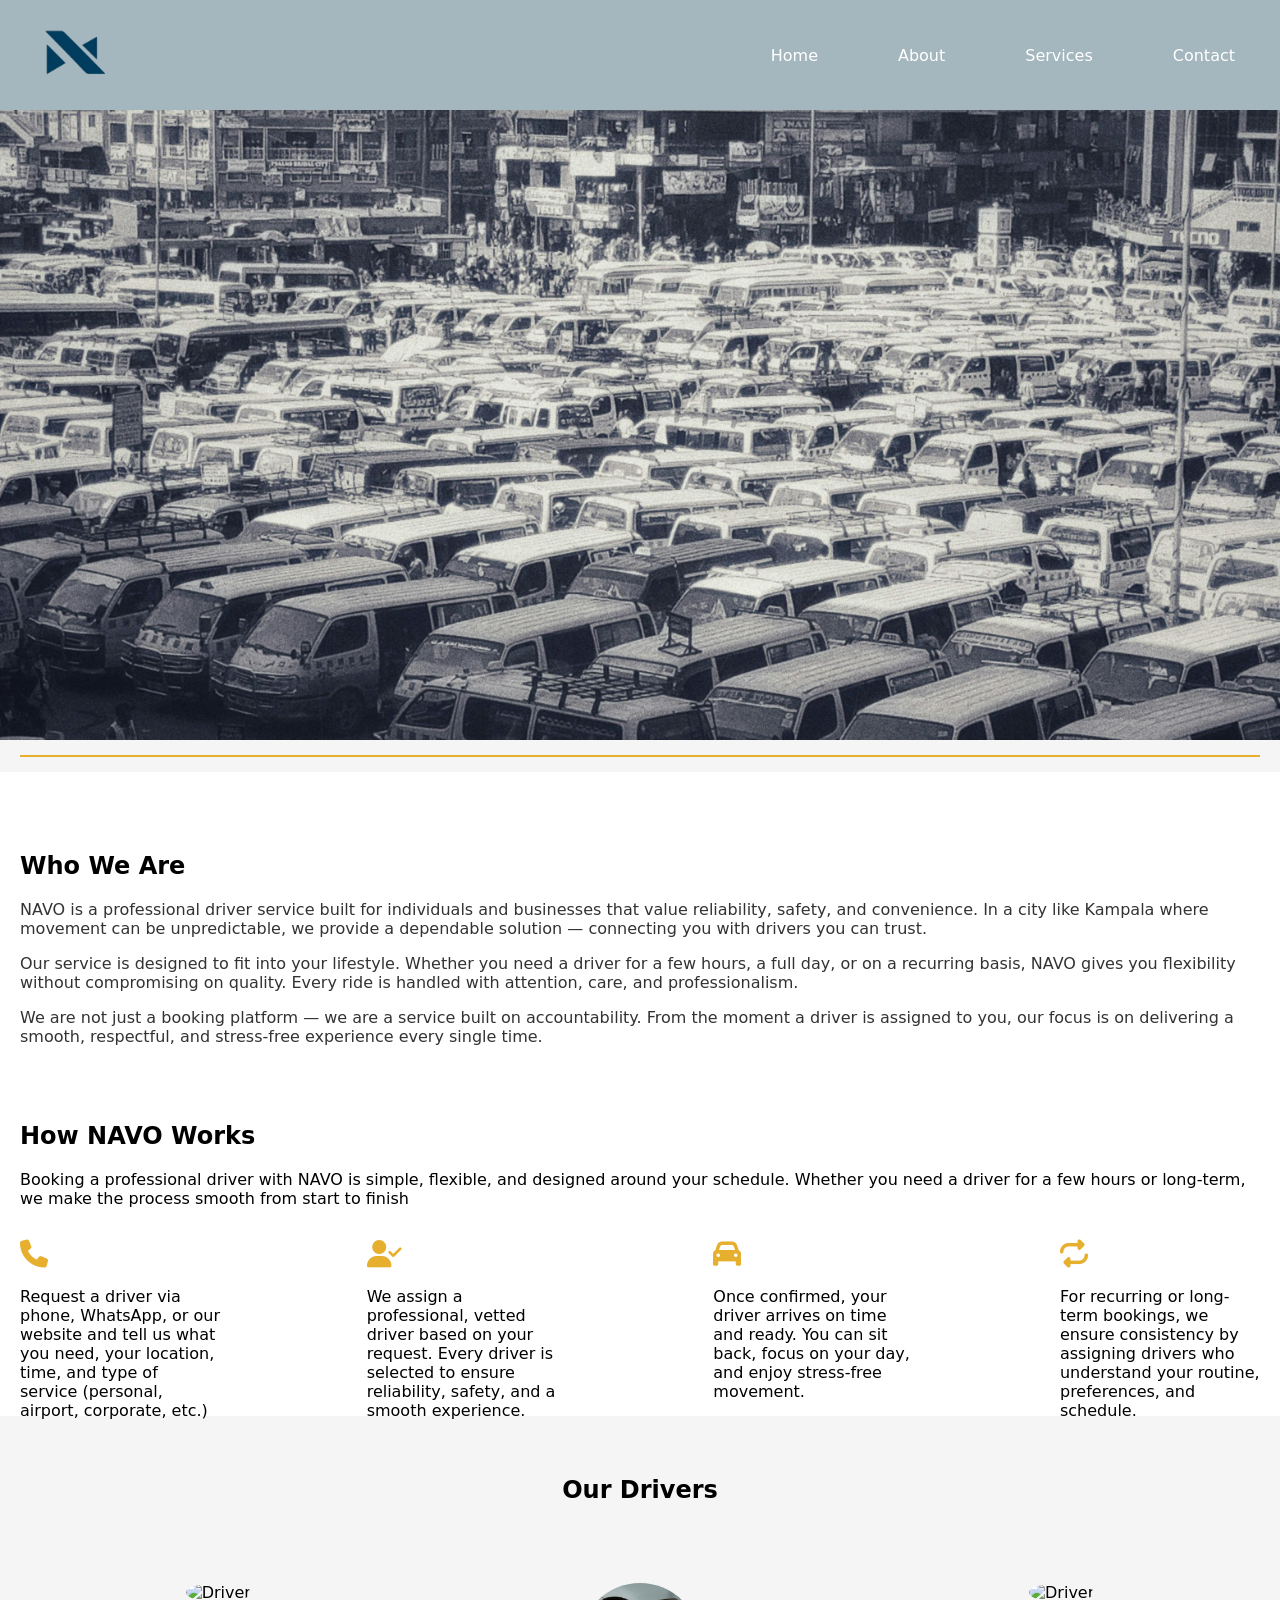
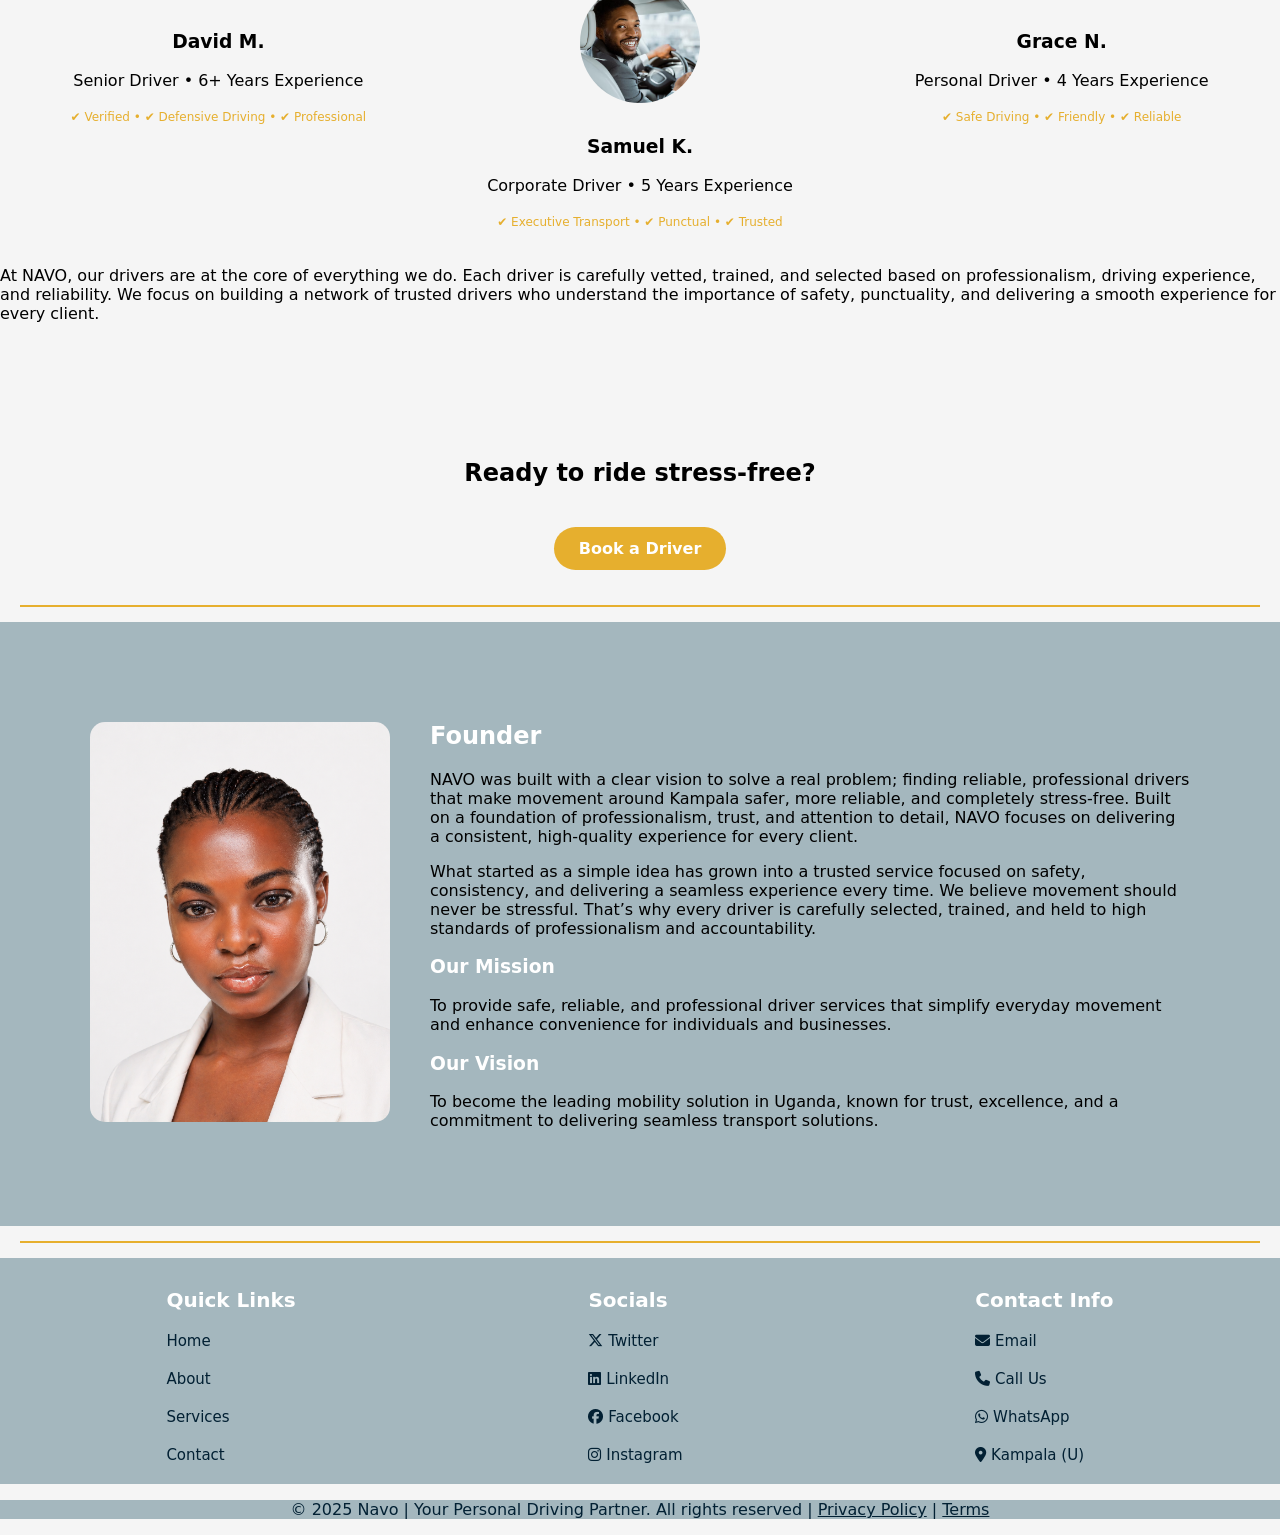
==== commit f7011ad5: "email" ====
--- a/about.html
+++ b/about.html
@@ -291,9 +291,9 @@
 
         <div class="footer-info">
             <b style="color: white;">Contact Info</b>
+             <a href="mailto:navoug@outlook.com" target="_blank" class="email"><i class="fas fa-envelope"></i>
+                Email</a>
             <a href="tel:+256753492143" target="_blank" class="phone"><i class="fas fa-phone"></i> Call Us</a>
-            <a href="mailto:navoug@outlook.com" target="_blank" class="email"><i class="fas fa-envelope"></i>
-                Email</a>
             <a href="https://wa.me/256753492143" target="_blank" class="whatsapp"><i class="fab fa-whatsapp"></i>
                 WhatsApp</a>
             <a href="https://www.google.com/maps?q=Kampala+Uganda" target="_blank"><i
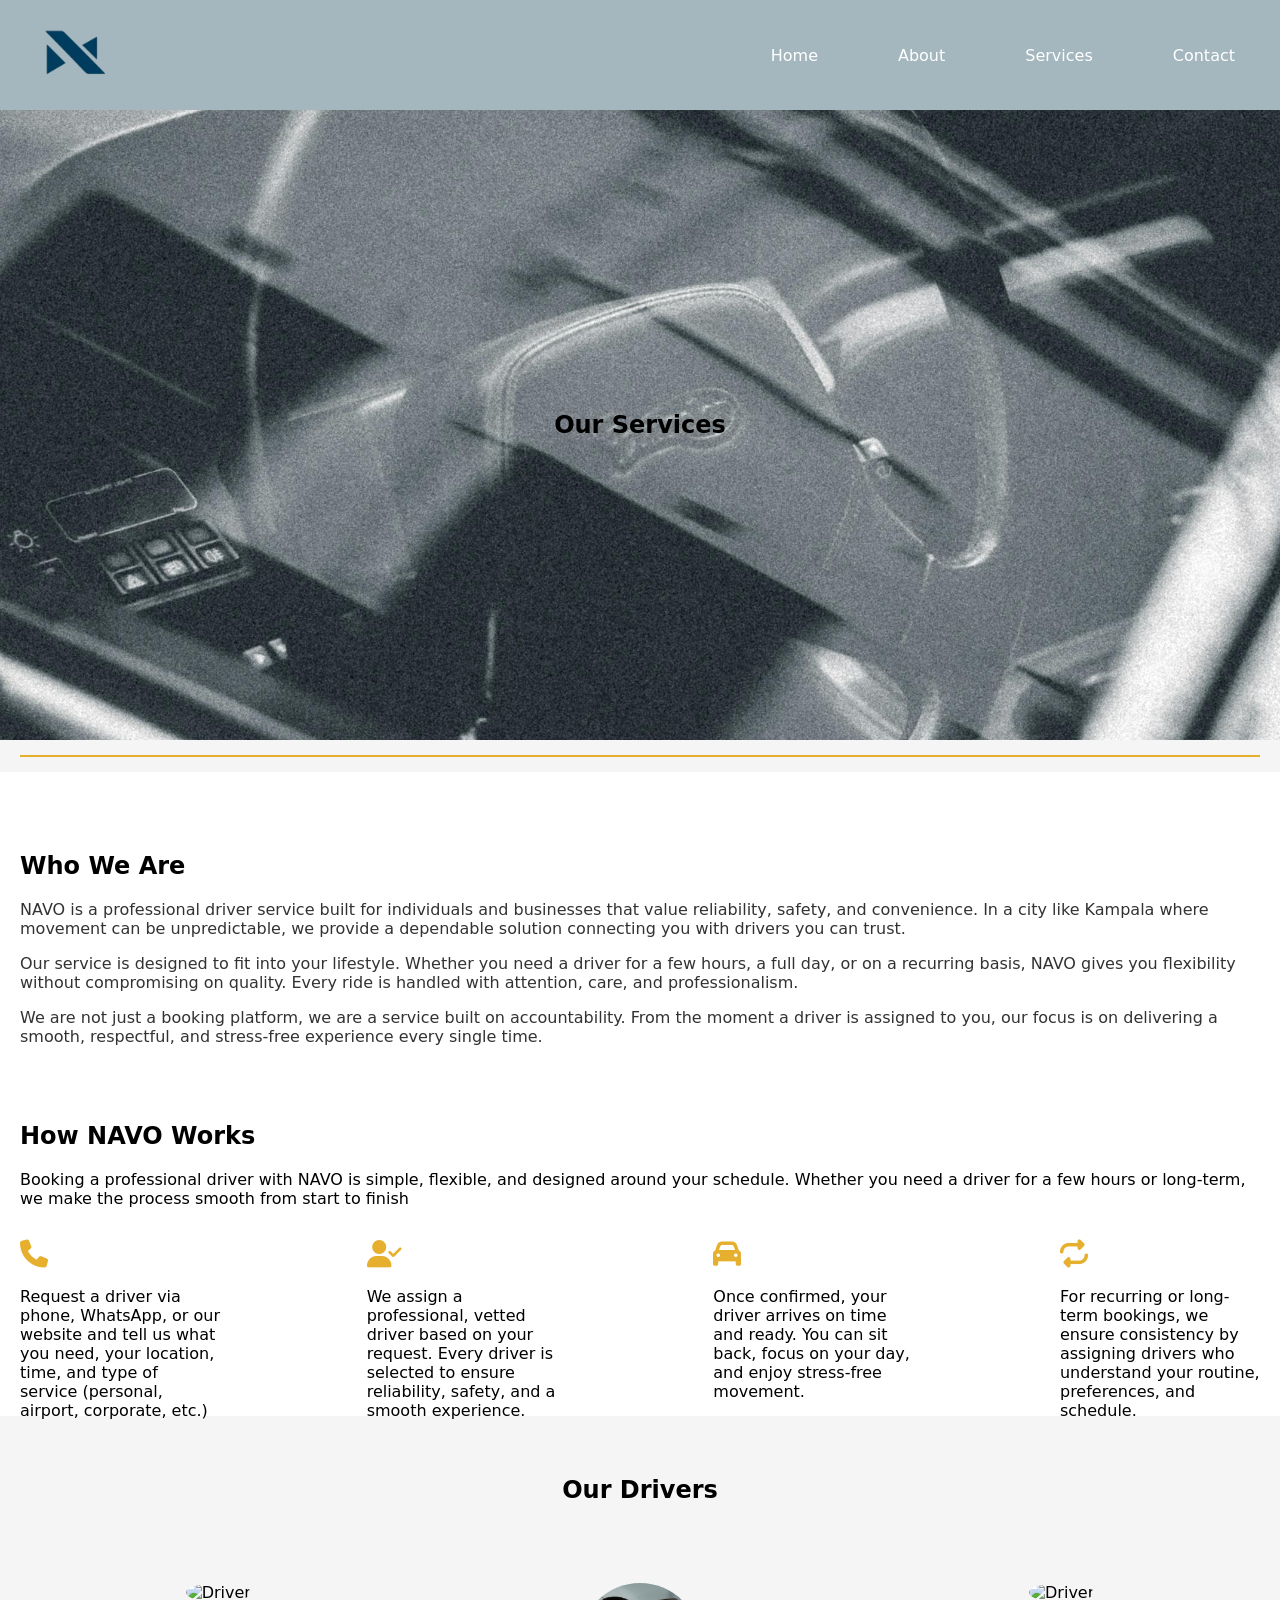
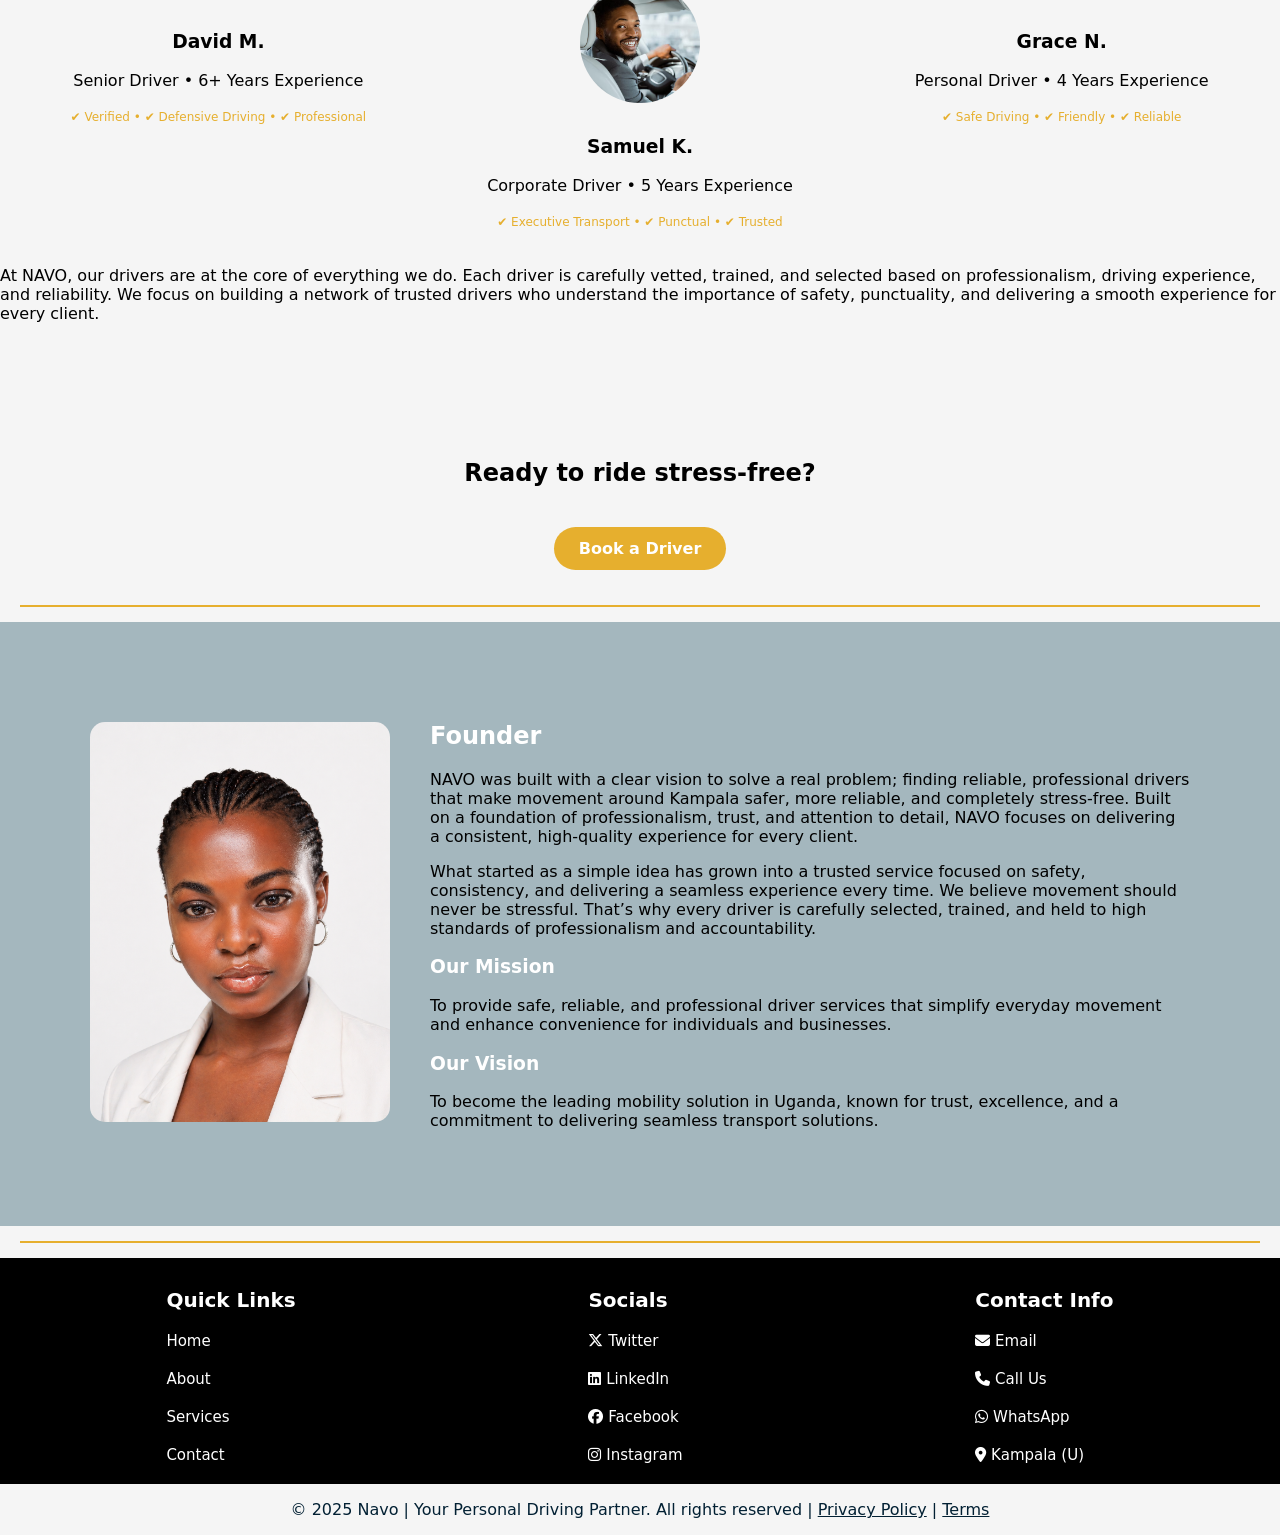
==== commit d70f5884: "revision" ====
--- a/about.html
+++ b/about.html
@@ -87,16 +87,9 @@
 
     <!-- HERO -->
     <section class="about-hero">
-
-        <div class="hero-container">
-
-            <!-- TEXT -->
-            <div class="hero-text fade-in">
-                <h1></h1>
-            </div>
-
-        </div>
-
+        <div>
+            <h1>Our Services</h1>
+        </div>
     </section>
 
     <hr style="border: 1px solid #e6af2e; margin: 15px 20px;">
@@ -107,7 +100,7 @@
             <p>
                 NAVO is a professional driver service built for individuals and businesses that value
                 reliability, safety, and convenience. In a city like Kampala where movement can be
-                unpredictable, we provide a dependable solution — connecting you with drivers you can trust.
+                unpredictable, we provide a dependable solution connecting you with drivers you can trust.
             </p>
 
             <p>
@@ -117,7 +110,7 @@
             </p>
 
             <p>
-                We are not just a booking platform — we are a service built on accountability.
+                We are not just a booking platform, we are a service built on accountability.
                 From the moment a driver is assigned to you, our focus is on delivering a smooth,
                 respectful, and stress-free experience every single time.
             </p>
@@ -285,13 +278,14 @@
             <a href="https://x.com/navoug" target="_blank"><i class="fa-brands fa-x-twitter"></i> Twitter</a>
             <a href="https://linkedin.com/company/navo-ug/" target="_blank"><i class="fab fa-linkedin"></i>
                 LinkedIn</a>
-            <a href="https://facebook.com/share/1CUoRBxykX/" target="_blank"><i class="fa-brands fa-facebook"></i> Facebook</a>
+            <a href="https://facebook.com/share/1CUoRBxykX/" target="_blank"><i class="fa-brands fa-facebook"></i>
+                Facebook</a>
             <a href="https://instagram.com/navo.ug" target="_blank"><i class="fab fa-instagram"></i> Instagram</a>
         </div>
 
         <div class="footer-info">
             <b style="color: white;">Contact Info</b>
-             <a href="mailto:navoug@outlook.com" target="_blank" class="email"><i class="fas fa-envelope"></i>
+            <a href="mailto:navoug@outlook.com" target="_blank" class="email"><i class="fas fa-envelope"></i>
                 Email</a>
             <a href="tel:+256753492143" target="_blank" class="phone"><i class="fas fa-phone"></i> Call Us</a>
             <a href="https://wa.me/256753492143" target="_blank" class="whatsapp"><i class="fab fa-whatsapp"></i>
--- a/about.css
+++ b/about.css
@@ -94,7 +94,7 @@
     align-items: center;
     justify-content: center;
 
-    background: url(images/kampala\ \(3\).jpg);
+    background: url(images/bg.jpg);
     background-position: center;
      background-size: cover;
      background-repeat: no-repeat;
@@ -265,7 +265,7 @@
 
  /* footer tag */
  footer {
-     background-color: #a4b7be;
+     background-color: black;
      padding: 20px;
      display: flex;
      justify-content: space-around;
@@ -287,16 +287,15 @@
  .footer-info a {
      transition: 0.3s ease;
      text-decoration: none;
-     color: #022033;
+     color: white;
      font-size: 15px;
  }
 
  .footer-info a:hover {
-     color: white;
+     color: #e6af2e;
  }
 
  .note {
-     background-color: #a4b7be;
      color: #022033;
  }
 
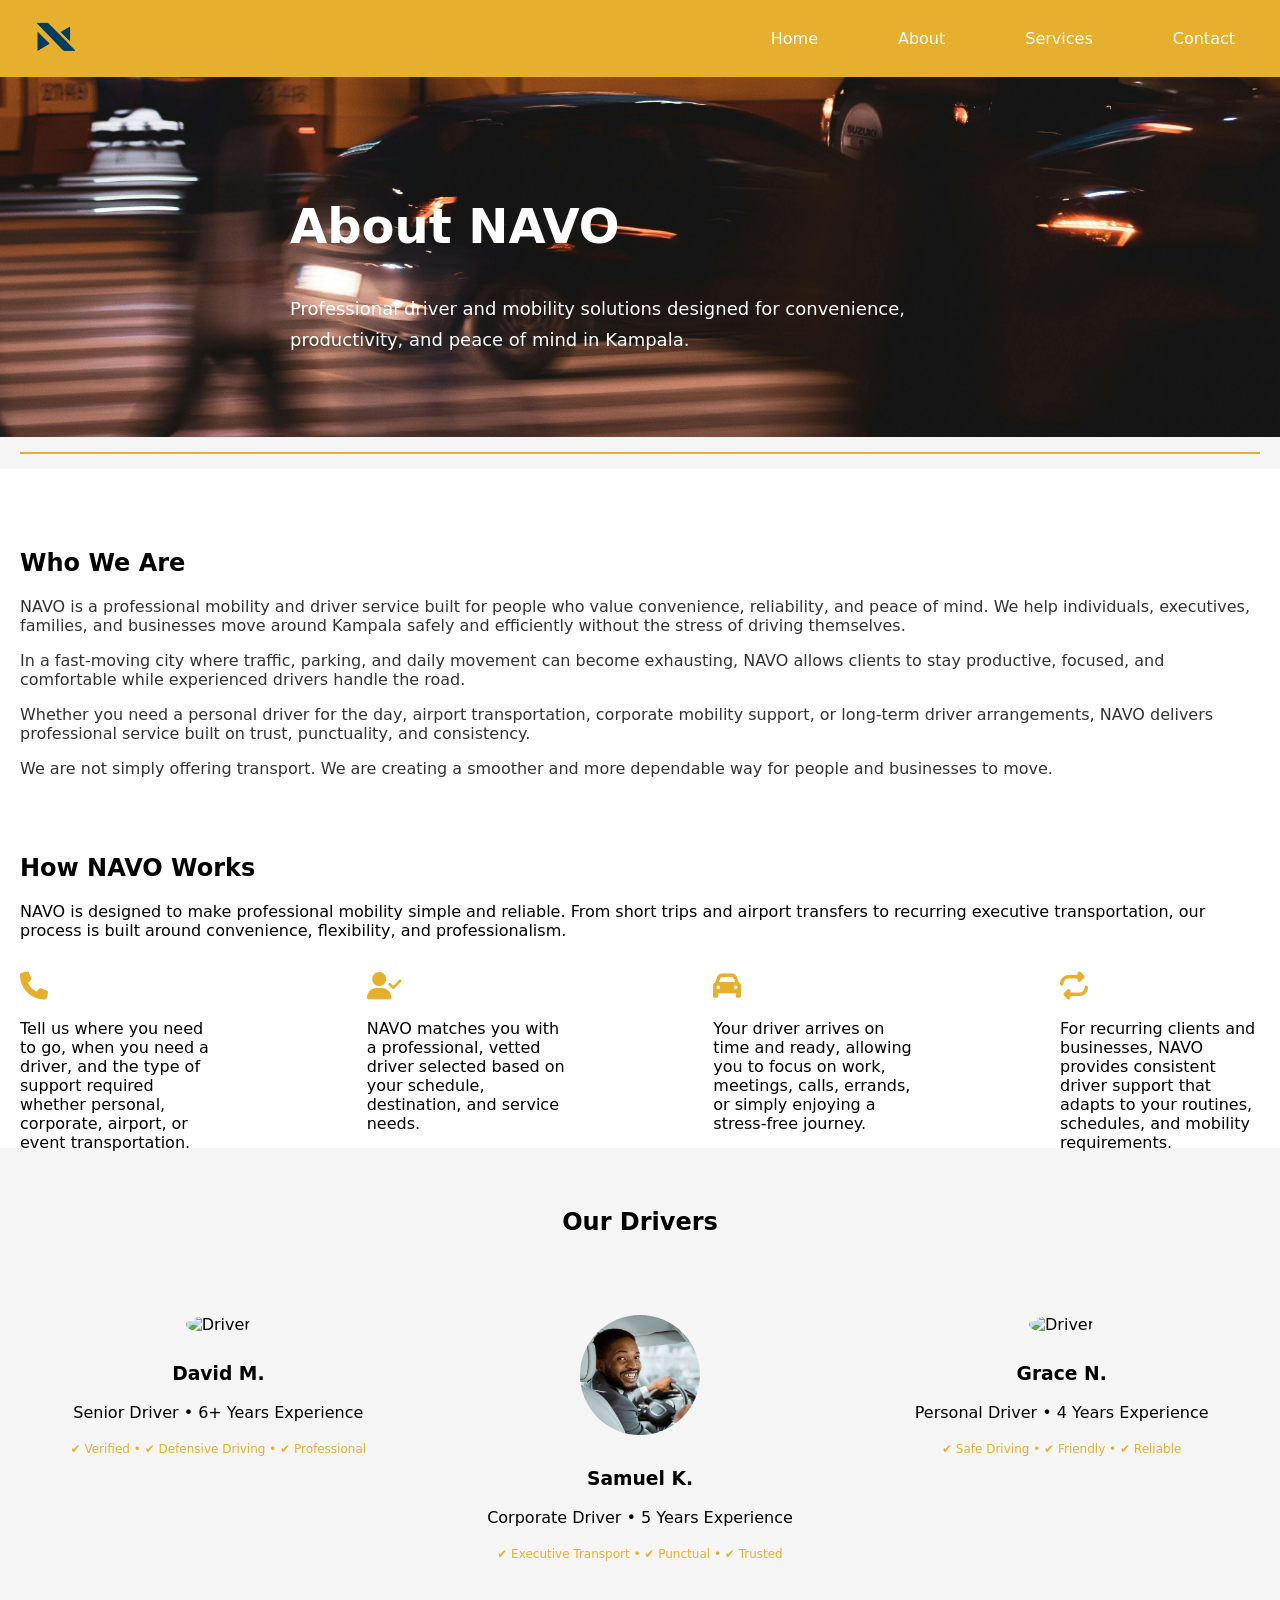
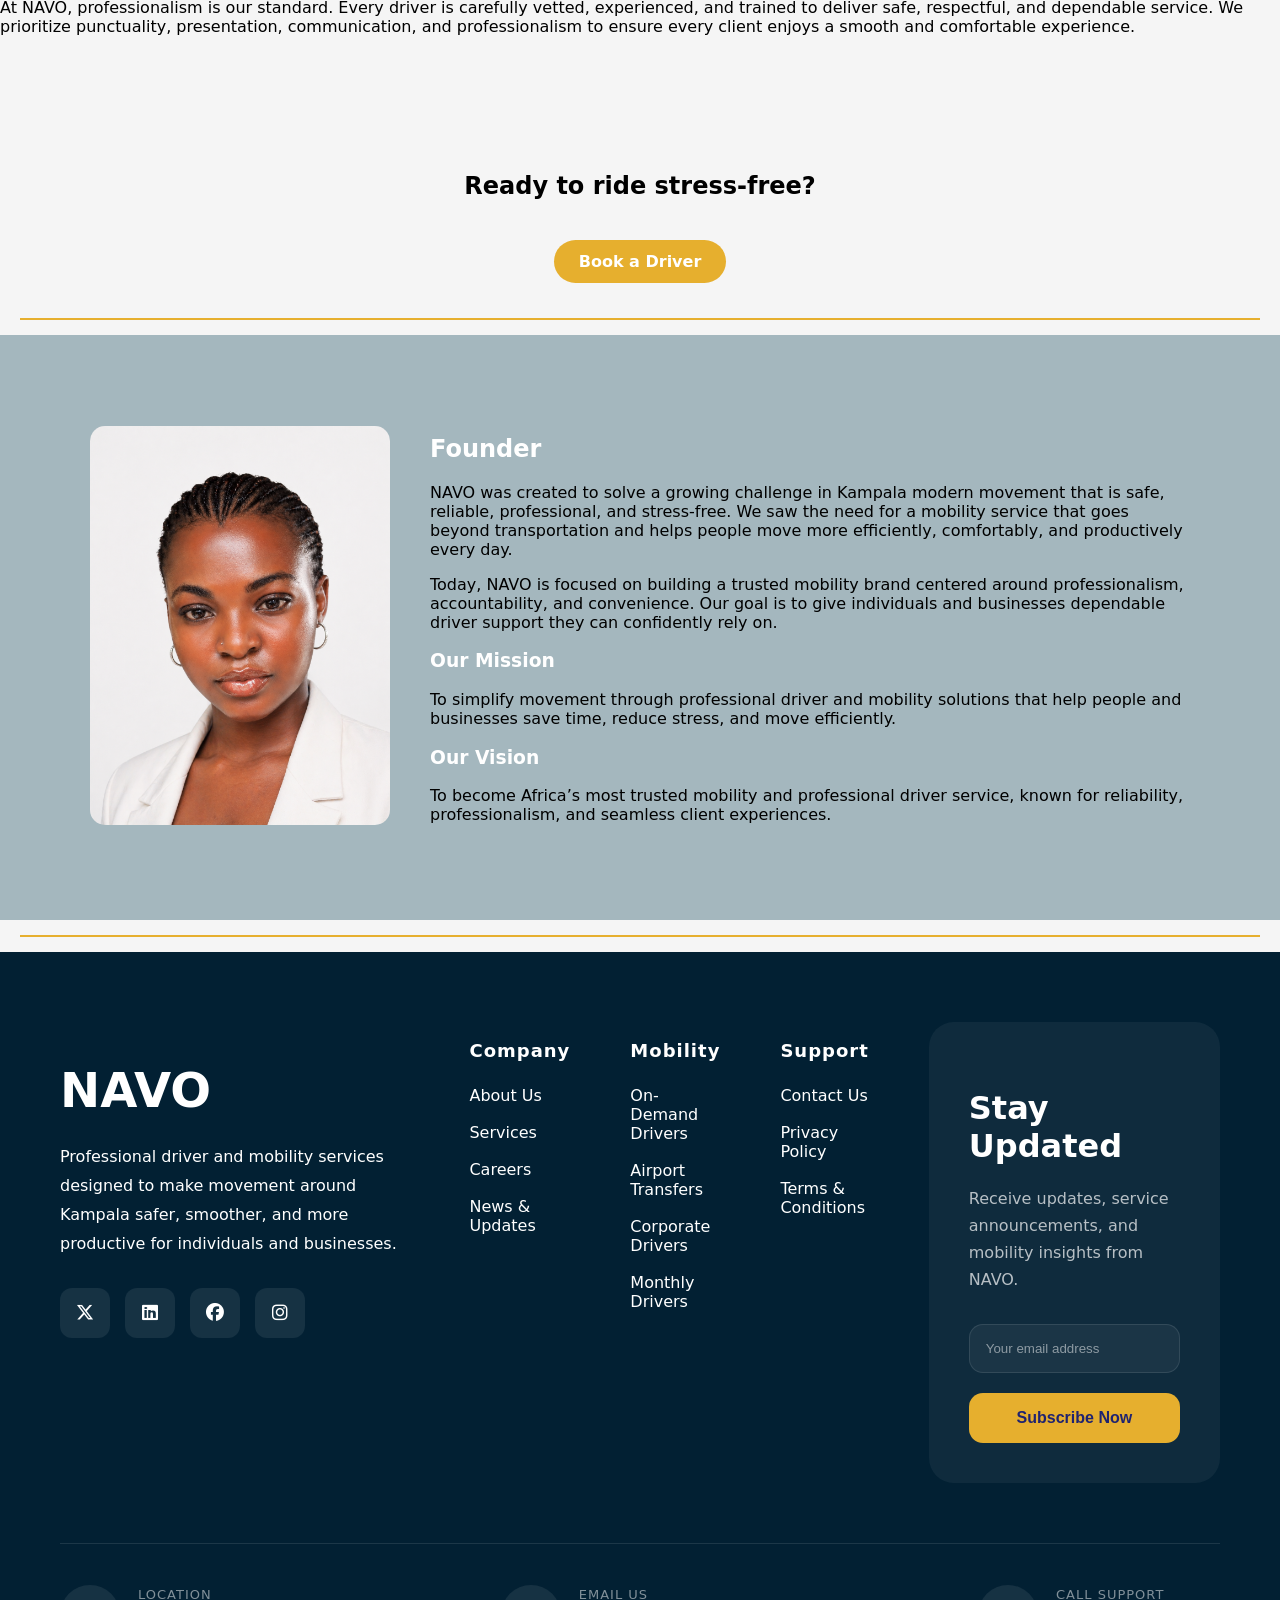
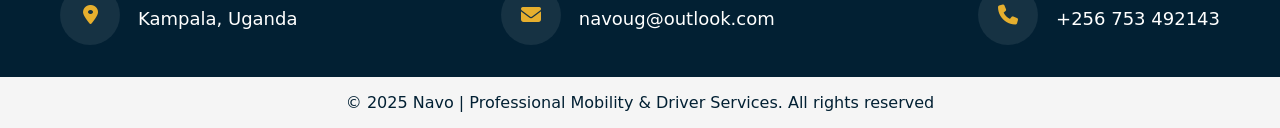
==== commit fc882a3e: "footer header update" ====
--- a/about.html
+++ b/about.html
@@ -88,7 +88,11 @@
     <!-- HERO -->
     <section class="about-hero">
         <div>
-            <h1>Our Services</h1>
+            <h1 class="title">About NAVO</h1>
+            <p class="hero-subtext">
+                Professional driver and mobility solutions designed for convenience,
+                productivity, and peace of mind in Kampala.
+            </p>
         </div>
     </section>
 
@@ -98,21 +102,27 @@
             <h2>Who We Are</h2>
 
             <p>
-                NAVO is a professional driver service built for individuals and businesses that value
-                reliability, safety, and convenience. In a city like Kampala where movement can be
-                unpredictable, we provide a dependable solution connecting you with drivers you can trust.
+                NAVO is a professional mobility and driver service built for people who value
+                convenience, reliability, and peace of mind. We help individuals, executives,
+                families, and businesses move around Kampala safely and efficiently without
+                the stress of driving themselves.
             </p>
 
             <p>
-                Our service is designed to fit into your lifestyle. Whether you need a driver for a few hours,
-                a full day, or on a recurring basis, NAVO gives you flexibility without compromising on quality.
-                Every ride is handled with attention, care, and professionalism.
+                In a fast-moving city where traffic, parking, and daily movement can become
+                exhausting, NAVO allows clients to stay productive, focused, and comfortable
+                while experienced drivers handle the road.
             </p>
 
             <p>
-                We are not just a booking platform, we are a service built on accountability.
-                From the moment a driver is assigned to you, our focus is on delivering a smooth,
-                respectful, and stress-free experience every single time.
+                Whether you need a personal driver for the day, airport transportation,
+                corporate mobility support, or long-term driver arrangements, NAVO delivers
+                professional service built on trust, punctuality, and consistency.
+            </p>
+
+            <p>
+                We are not simply offering transport. We are creating a smoother and more
+                dependable way for people and businesses to move.
             </p>
         </section>
 
@@ -120,8 +130,9 @@
 
             <h2>How NAVO Works</h2>
             <p>
-                Booking a professional driver with NAVO is simple, flexible, and designed around your schedule. Whether
-                you need a driver for a few hours or long-term, we make the process smooth from start to finish
+                NAVO is designed to make professional mobility simple and reliable.
+                From short trips and airport transfers to recurring executive transportation,
+                our process is built around convenience, flexibility, and professionalism.
             </p>
 
             <div class="steps">
@@ -130,8 +141,9 @@
                     <div class="icon">
                         <i class="fas fa-phone"></i>
                     </div>
-                    <p>Request a driver via phone, WhatsApp, or our website and tell us what you need, your location,
-                        time, and type of service (personal, airport, corporate, etc.)
+                    <p>
+                        Tell us where you need to go, when you need a driver, and the type of support
+                        required whether personal, corporate, airport, or event transportation.
                     </p>
                 </div>
 
@@ -139,8 +151,9 @@
                     <div class="icon">
                         <i class="fas fa-user-check"></i>
                     </div>
-                    <p>We assign a professional, vetted driver based on your request. Every driver is selected to ensure
-                        reliability, safety, and a smooth experience.
+                    <p>
+                        NAVO matches you with a professional, vetted driver selected based on your
+                        schedule, destination, and service needs.
                     </p>
                 </div>
 
@@ -148,8 +161,9 @@
                     <div class="icon">
                         <i class="fas fa-car"></i>
                     </div>
-                    <p>Once confirmed, your driver arrives on time and ready. You can sit back, focus on your day, and
-                        enjoy stress-free movement.
+                    <p>
+                        Your driver arrives on time and ready, allowing you to focus on work,
+                        meetings, calls, errands, or simply enjoying a stress-free journey.
                     </p>
                 </div>
 
@@ -157,8 +171,9 @@
                     <div class="icon">
                         <i class="fas fa-repeat"></i>
                     </div>
-                    <p>For recurring or long-term bookings, we ensure consistency by assigning drivers who understand
-                        your routine, preferences, and schedule.
+                    <p>
+                        For recurring clients and businesses, NAVO provides consistent driver support
+                        that adapts to your routines, schedules, and mobility requirements.
                     </p>
                 </div>
             </div>
@@ -199,10 +214,10 @@
         </div>
 
         <p style="text-align: left;">
-            At NAVO, our drivers are at the core of everything we do. Each driver is carefully vetted, trained, and
-            selected based on professionalism, driving experience, and reliability.
-            We focus on building a network of trusted drivers who understand the importance of safety, punctuality, and
-            delivering a smooth experience for every client.
+            At NAVO, professionalism is our standard. Every driver is carefully vetted,
+            experienced, and trained to deliver safe, respectful, and dependable service.
+            We prioritize punctuality, presentation, communication, and professionalism
+            to ensure every client enjoys a smooth and comfortable experience.
         </p>
 
     </section>
@@ -231,30 +246,28 @@
                 <h2>Founder</h2>
 
                 <p style="color: black;">
-                    NAVO was built with a clear vision to solve a real problem; finding reliable, professional drivers
-                    that make movement around Kampala
-                    safer, more reliable, and completely stress-free. Built on a foundation
-                    of professionalism, trust, and attention to detail, NAVO focuses on
-                    delivering a consistent, high-quality experience for every client.
+                    NAVO was created to solve a growing challenge in Kampala modern movement that is
+                    safe, reliable, professional, and stress-free. We saw the need for a mobility
+                    service that goes beyond transportation and helps people move more efficiently,
+                    comfortably, and productively every day.
                 </p>
 
                 <p style="color: black;">
-                    What started as a simple idea has grown into a trusted service focused on safety, consistency,
-                    and delivering a seamless experience every time.
-                    We believe movement should never be stressful. That’s why every driver is carefully selected,
-                    trained, and held to high standards of professionalism and accountability.
+                    Today, NAVO is focused on building a trusted mobility brand centered around
+                    professionalism, accountability, and convenience. Our goal is to give individuals
+                    and businesses dependable driver support they can confidently rely on.
                 </p>
 
                 <h3>Our Mission</h3>
                 <p style="color: black;">
-                    To provide safe, reliable, and professional driver services that simplify
-                    everyday movement and enhance convenience for individuals and businesses.
+                    To simplify movement through professional driver and mobility solutions that
+                    help people and businesses save time, reduce stress, and move efficiently.
                 </p>
 
                 <h3>Our Vision</h3>
                 <p style="color: black;">
-                    To become the leading mobility solution in Uganda, known for trust,
-                    excellence, and a commitment to delivering seamless transport solutions.
+                    To become Africa’s most trusted mobility and professional driver service,
+                    known for reliability, professionalism, and seamless client experiences.
                 </p>
 
             </div>
@@ -265,41 +278,120 @@
 
     <footer class="footer">
 
-        <div class="footer-info">
-            <b style="color: white;">Quick Links</b>
-            <a href="index.html">Home</a>
-            <a href="about.html">About</a>
-            <a href="services.html">Services</a>
-            <a href="contact.html">Contact</a>
-        </div>
-
-        <div class="footer-info">
-            <b style="color: white;">Socials</b>
-            <a href="https://x.com/navoug" target="_blank"><i class="fa-brands fa-x-twitter"></i> Twitter</a>
-            <a href="https://linkedin.com/company/navo-ug/" target="_blank"><i class="fab fa-linkedin"></i>
-                LinkedIn</a>
-            <a href="https://facebook.com/share/1CUoRBxykX/" target="_blank"><i class="fa-brands fa-facebook"></i>
-                Facebook</a>
-            <a href="https://instagram.com/navo.ug" target="_blank"><i class="fab fa-instagram"></i> Instagram</a>
-        </div>
-
-        <div class="footer-info">
-            <b style="color: white;">Contact Info</b>
-            <a href="mailto:navoug@outlook.com" target="_blank" class="email"><i class="fas fa-envelope"></i>
-                Email</a>
-            <a href="tel:+256753492143" target="_blank" class="phone"><i class="fas fa-phone"></i> Call Us</a>
-            <a href="https://wa.me/256753492143" target="_blank" class="whatsapp"><i class="fab fa-whatsapp"></i>
-                WhatsApp</a>
-            <a href="https://www.google.com/maps?q=Kampala+Uganda" target="_blank"><i
-                    class="fa-solid fa-location-dot"></i> Kampala (U)</a>
+        <div class="footer-top">
+
+            <!-- LEFT -->
+            <div class="footer-brand">
+
+                <h2 class="footer-logo">
+                    NAVO
+                </h2>
+
+                <p>
+                    Professional driver and mobility services designed to make
+                    movement around Kampala safer, smoother, and more productive
+                    for individuals and businesses.
+                </p>
+
+                <div class="socials">
+                    <a href="https://x.com/navoug" target="_blank"><i class="fa-brands fa-x-twitter"></i></a>
+                    <a href="https://linkedin.com/company/navo-ug/" target="_blank"><i class="fab fa-linkedin"></i></a>
+                    <a href="https://facebook.com/share/1CUoRBxykX/" target="_blank"><i
+                            class="fa-brands fa-facebook"></i></a>
+                    <a href="https://instagram.com/navo.ug" target="_blank"><i class="fab fa-instagram"></i></a>
+                </div>
+
+            </div>
+
+            <!-- LINKS -->
+            <div class="footer-links">
+
+                <div>
+                    <h3>Company</h3>
+
+                    <a href="about.html">About Us</a>
+                    <a href="services.html">Services</a>
+                    <a href="#">Careers</a>
+                    <a href="#">News & Updates</a>
+                </div>
+
+                <div>
+                    <h3>Mobility</h3>
+
+                    <a href="contact.html">On-Demand Drivers</a>
+                    <a href="contact.html">Airport Transfers</a>
+                    <a href="contact.html">Corporate Drivers</a>
+                    <a href="contact.html">Monthly Drivers</a>
+                </div>
+
+                <div>
+                    <h3>Support</h3>
+
+                    <a href="contact.html">Contact Us</a>
+                    <a href="#">Privacy Policy</a>
+                    <a href="#">Terms & Conditions</a>
+                </div>
+
+            </div>
+
+            <!-- NEWSLETTER -->
+            <div class="footer-newsletter">
+
+                <h2>Stay Updated</h2>
+
+                <p>
+                    Receive updates, service announcements,
+                    and mobility insights from NAVO.
+                </p>
+
+                <form>
+                    <input type="email" placeholder="Your email address">
+                    <button type="submit">
+                        Subscribe Now
+                    </button>
+                </form>
+
+            </div>
+
+        </div>
+
+        <!-- BOTTOM -->
+        <div class="footer-bottom">
+
+            <div class="bottom-item">
+                <i class="fas fa-location-dot"></i>
+
+                <div>
+                    <span>LOCATION</span>
+                    <p>Kampala, Uganda</p>
+                </div>
+            </div>
+
+            <div class="bottom-item">
+                <i class="fas fa-envelope"></i>
+
+                <div>
+                    <span>EMAIL US</span>
+                    <p>navoug@outlook.com</p>
+                </div>
+            </div>
+
+            <div class="bottom-item">
+                <i class="fas fa-phone"></i>
+
+                <div>
+                    <span>CALL SUPPORT</span>
+                    <p>+256 753 492143</p>
+                </div>
+            </div>
+
         </div>
 
     </footer>
 
     <div class="note">
-        <p style="text-align: center;">© 2025 Navo | Your Personal Driving Partner. All rights reserved |
-            <a href="#">Privacy Policy</a> |
-            <a href="#">Terms</a>
+        <p style="text-align: center;">
+            © 2025 Navo | Professional Mobility & Driver Services. All rights reserved 
         </p>
     </div>
 
--- a/about.css
+++ b/about.css
@@ -7,7 +7,7 @@
 
 /* NAV */
 header {
-     background: #a4b7be;
+     background: #e6af2e;
      color: white;
      padding: 5px 20px;
      display: flex;
@@ -59,13 +59,13 @@
  }
 
  nav a:hover {
-     color: #e6af2e;
+     color: #022033;
  }
 
 /* Logo size */
  .logo {
-     height: 100px;
-     width: 100px;
+     height: 65px;
+     width: 65px;
      vertical-align: middle;
      object-fit: cover;
      object-position: top;
@@ -89,12 +89,12 @@
 
 /* HERO */
 .about-hero {
-    min-height: 70vh;
+    min-height: 40vh;
     display: flex;
     align-items: center;
     justify-content: center;
 
-    background: url(images/bg.jpg);
+    background: url(images/city.jpg);
     background-position: center;
      background-size: cover;
      background-repeat: no-repeat;
@@ -115,17 +115,18 @@
 
 
 /* TEXT */
-.hero-text h1 {
+
+.hero-subtext{
+    color: white;
+    font-size: 18px;
+    max-width: 700px;
+    margin: 15px auto 0;
+    line-height: 1.7;
+}
+.title{
+    color: white;
     font-size: 3rem;
 }
-
-.hero-text p {
-    opacity: 0.7;
-    margin-top: 10px;
-    color: white;
-}
-
-
 
 /* STORY */
 .container{
@@ -264,36 +265,176 @@
 
 
  /* footer tag */
- footer {
-     background-color: black;
-     padding: 20px;
-     display: flex;
-     justify-content: space-around;
- }
-
-
- .footer-info {
-     margin-top: 10px;
-     display: flex;
-     flex-direction: column;
-     justify-content: center;
-     gap: 20px;
-     flex-wrap: wrap;
-     font-size: 20px;
- }
-
-
-
- .footer-info a {
-     transition: 0.3s ease;
-     text-decoration: none;
-     color: white;
-     font-size: 15px;
- }
-
- .footer-info a:hover {
-     color: #e6af2e;
- }
+ .footer{
+    background: #022033;
+    color: white;
+    padding: 70px 60px 30px;
+    overflow: hidden;
+}
+
+.footer-top{
+    display: grid;
+    grid-template-columns: 1.2fr 1fr 1fr;
+    gap: 60px;
+    padding-bottom: 60px;
+    border-bottom: 1px solid rgba(255,255,255,0.1);
+}
+
+.footer-logo{
+    font-size: 3rem;
+    margin-bottom: 25px;
+    font-weight: 800;
+}
+
+.logo-gold{
+    color: #e6af2e;
+}
+
+.footer-brand p{
+    color: white;
+    line-height: 1.8;
+    max-width: 420px;
+    margin-bottom: 30px;
+}
+
+.socials{
+    display: flex;
+    gap: 15px;
+}
+
+.socials a{
+    width: 50px;
+    height: 50px;
+    background: rgba(255,255,255,0.08);
+    border-radius: 12px;
+
+    display: flex;
+    align-items: center;
+    justify-content: center;
+
+    color: white;
+    text-decoration: none;
+    transition: 0.3s ease;
+    font-size: 18px;
+}
+
+.socials a:hover{
+    background: white;
+    color: #1f2370;
+}
+
+.footer-links{
+    display: flex;
+    gap: 60px;
+}
+
+.footer-links h3{
+    margin-bottom: 25px;
+    font-size: 18px;
+    letter-spacing: 1px;
+}
+
+.footer-links a{
+    display: block;
+    margin-bottom: 18px;
+    text-decoration: none;
+    color: white;
+    transition: 0.3s;
+}
+
+.footer-links a:hover{
+    color: #e6af2e;
+}
+
+.footer-newsletter{
+    background: rgba(255,255,255,0.05);
+    padding: 40px;
+    border-radius: 25px;
+}
+
+.footer-newsletter h2{
+    margin-bottom: 20px;
+    font-size: 2rem;
+}
+
+.footer-newsletter p{
+    color: rgba(255,255,255,0.7);
+    line-height: 1.7;
+    margin-bottom: 30px;
+}
+
+.footer-newsletter input{
+    width: 100%;
+    padding: 16px;
+    border-radius: 14px;
+    border: 1px solid rgba(255,255,255,0.1);
+    background: rgba(255,255,255,0.05);
+    color: white;
+    margin-bottom: 20px;
+    outline: none;
+    box-sizing: border-box;
+}
+
+.footer-newsletter input::placeholder{
+    color: rgba(255,255,255,0.5);
+}
+
+.footer-newsletter button{
+    width: 100%;
+    padding: 16px;
+    border: none;
+    border-radius: 14px;
+    background: #e6af2e;
+    color: #1f2370;
+    font-weight: bold;
+    cursor: pointer;
+    transition: 0.3s;
+    font-size: 16px;
+}
+
+.footer-newsletter button:hover{
+    background: white;
+}
+
+.footer-bottom{
+    display: flex;
+    justify-content: space-between;
+    gap: 30px;
+    padding-top: 40px;
+    flex-wrap: wrap;
+}
+
+.bottom-item{
+    display: flex;
+    align-items: center;
+    gap: 18px;
+}
+
+.bottom-item i{
+    width: 60px;
+    height: 60px;
+    border-radius: 50%;
+    background: rgba(255,255,255,0.08);
+
+    display: flex;
+    align-items: center;
+    justify-content: center;
+
+    color: #e6af2e;
+    font-size: 20px;
+}
+
+.bottom-item span{
+    color: rgba(255,255,255,0.5);
+    font-size: 13px;
+    letter-spacing: 1px;
+}
+
+.bottom-item p{
+    margin-top: 5px;
+    font-size: 18px;
+}
+
 
  .note {
      color: #022033;
@@ -383,4 +524,30 @@
     flex-direction: column;
     text-align: center;
   }
+}
+
+ /* MOBILE */
+@media(max-width: 992px){
+
+    .footer{
+        padding: 60px 25px 30px;
+    }
+
+    .footer-top{
+        grid-template-columns: 1fr;
+    }
+
+    .footer-links{
+        flex-direction: column;
+        gap: 30px;
+    }
+
+    .footer-bottom{
+        flex-direction: column;
+    }
+
+    .footer-logo{
+        font-size: 2.5rem;
+    }
+
 }
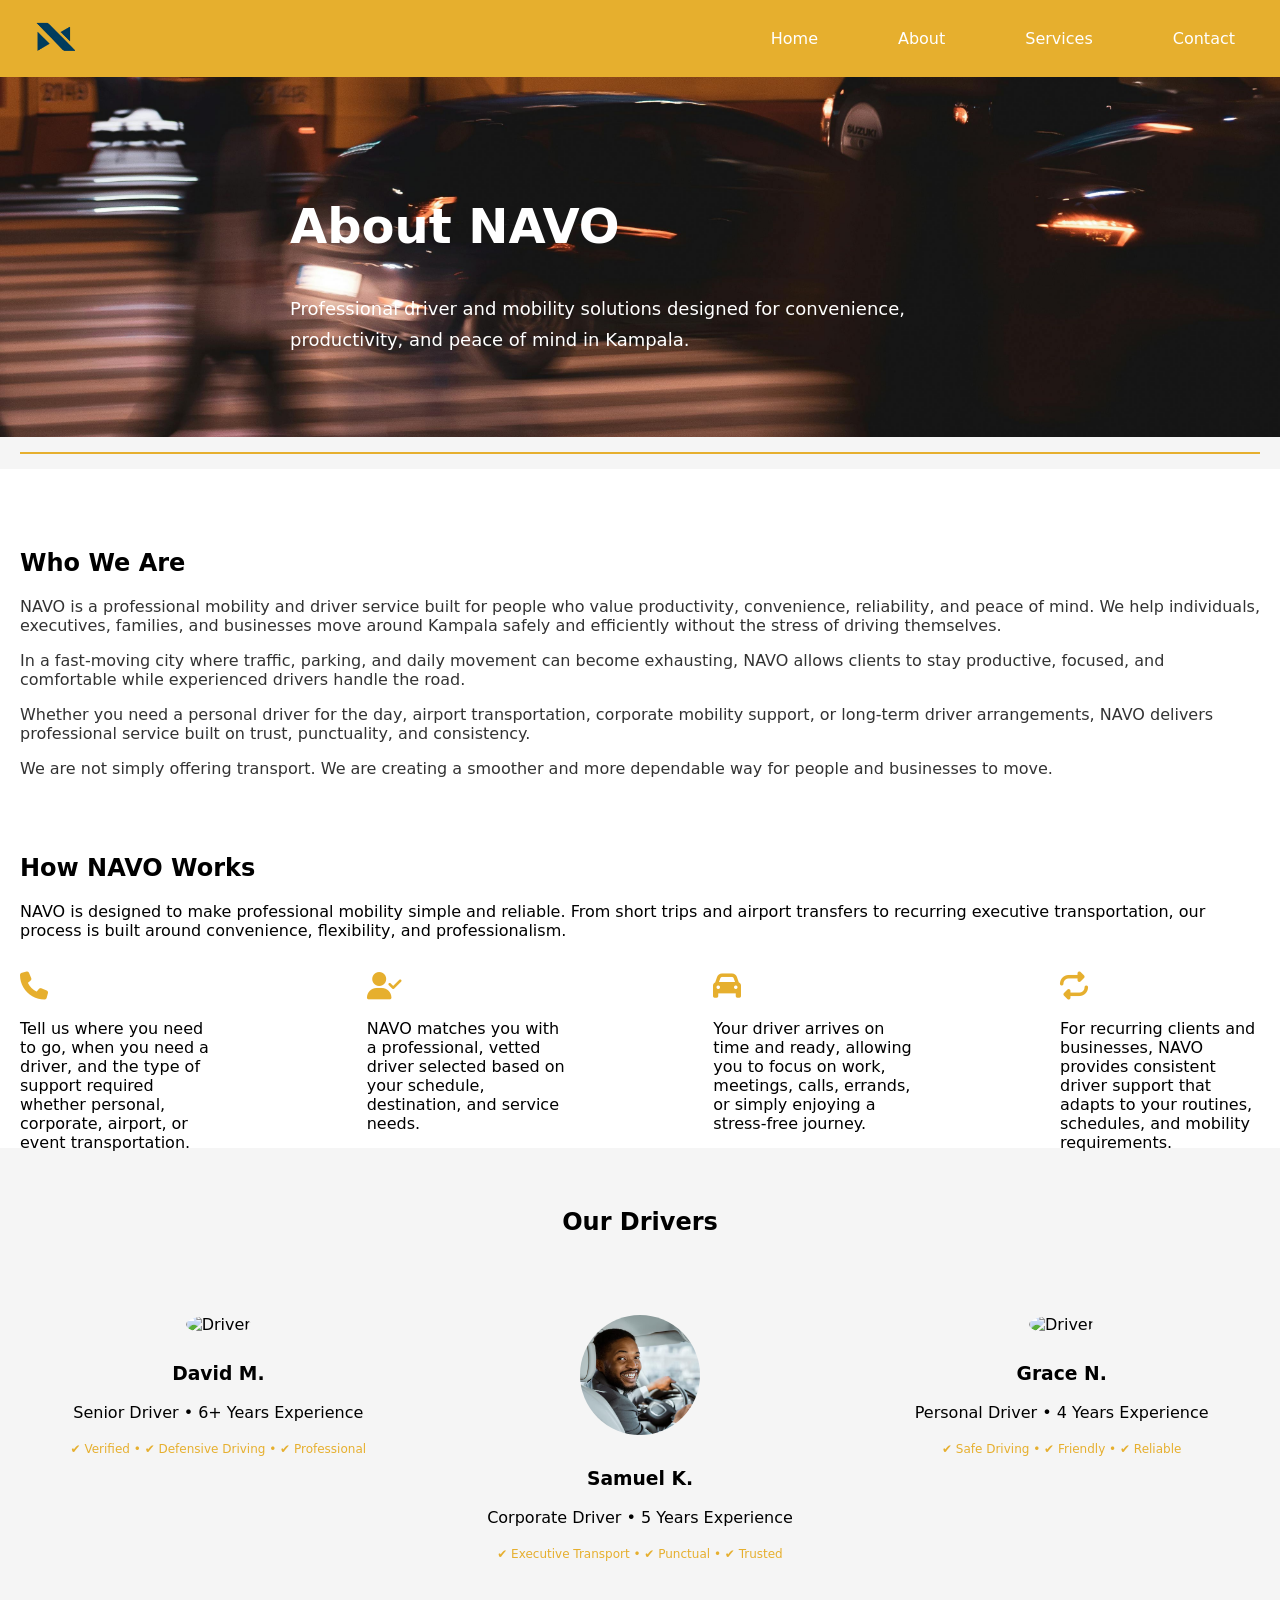
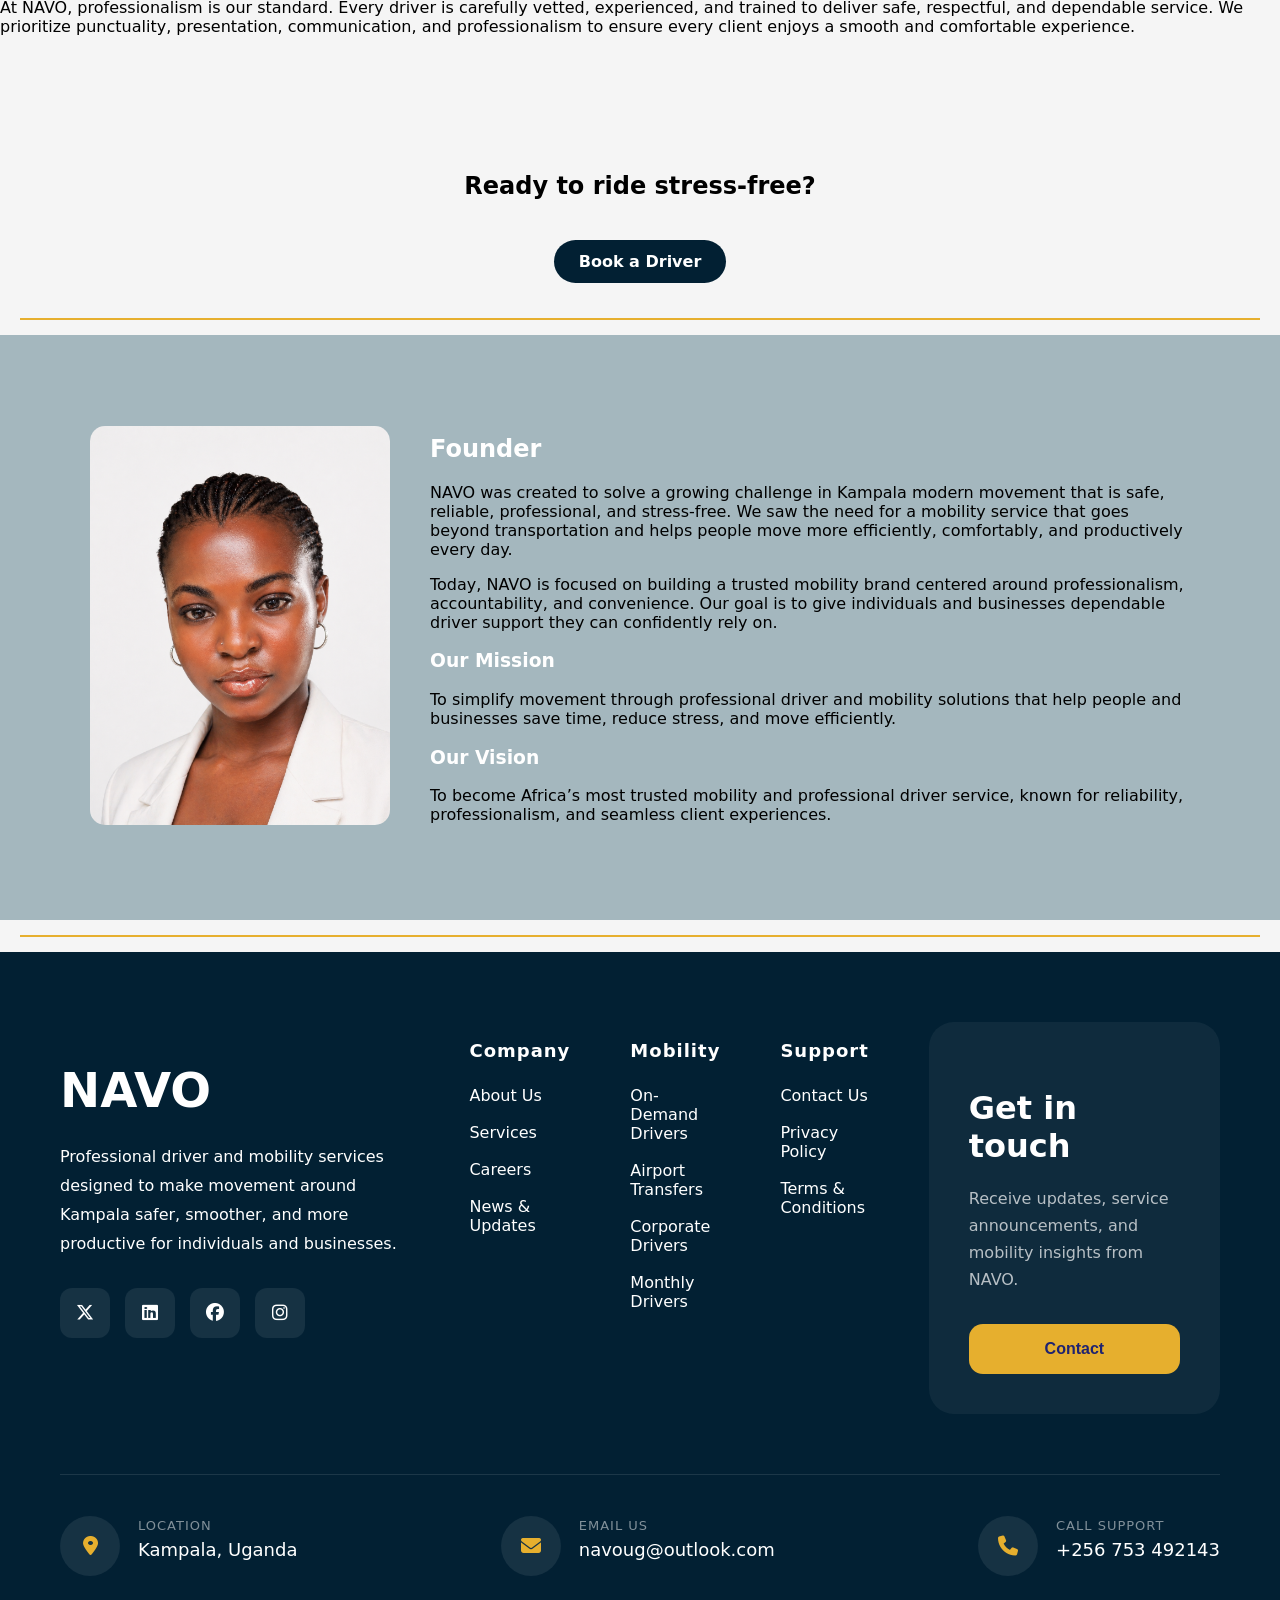
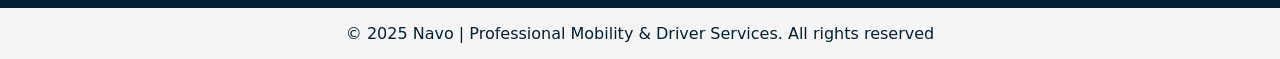
==== commit d72370c1: "correction" ====
--- a/about.html
+++ b/about.html
@@ -102,7 +102,7 @@
             <h2>Who We Are</h2>
 
             <p>
-                NAVO is a professional mobility and driver service built for people who value
+                NAVO is a professional mobility and driver service built for people who value productivity, 
                 convenience, reliability, and peace of mind. We help individuals, executives,
                 families, and businesses move around Kampala safely and efficiently without
                 the stress of driving themselves.
@@ -337,7 +337,7 @@
             <!-- NEWSLETTER -->
             <div class="footer-newsletter">
 
-                <h2>Stay Updated</h2>
+                <h2>Get in touch</h2>
 
                 <p>
                     Receive updates, service announcements,
@@ -345,10 +345,11 @@
                 </p>
 
                 <form>
-                    <input type="email" placeholder="Your email address">
-                    <button type="submit">
-                        Subscribe Now
+                   <a href="contact.html">
+                     <button>
+                        Contact
                     </button>
+                  </a> 
                 </form>
 
             </div>
--- a/about.css
+++ b/about.css
@@ -115,7 +115,6 @@
 
 
 /* TEXT */
-
 .hero-subtext{
     color: white;
     font-size: 18px;
@@ -220,7 +219,7 @@
     display: inline-block;
     margin-top: 20px;
     padding: 12px 25px;
-    background: #e6af2e;
+    background: #022033;
     color: white;
     font-weight: bold;
     text-decoration: none;
@@ -375,9 +374,6 @@
     box-sizing: border-box;
 }
 
-.footer-newsletter input::placeholder{
-    color: rgba(255,255,255,0.5);
-}
 
 .footer-newsletter button{
     width: 100%;
